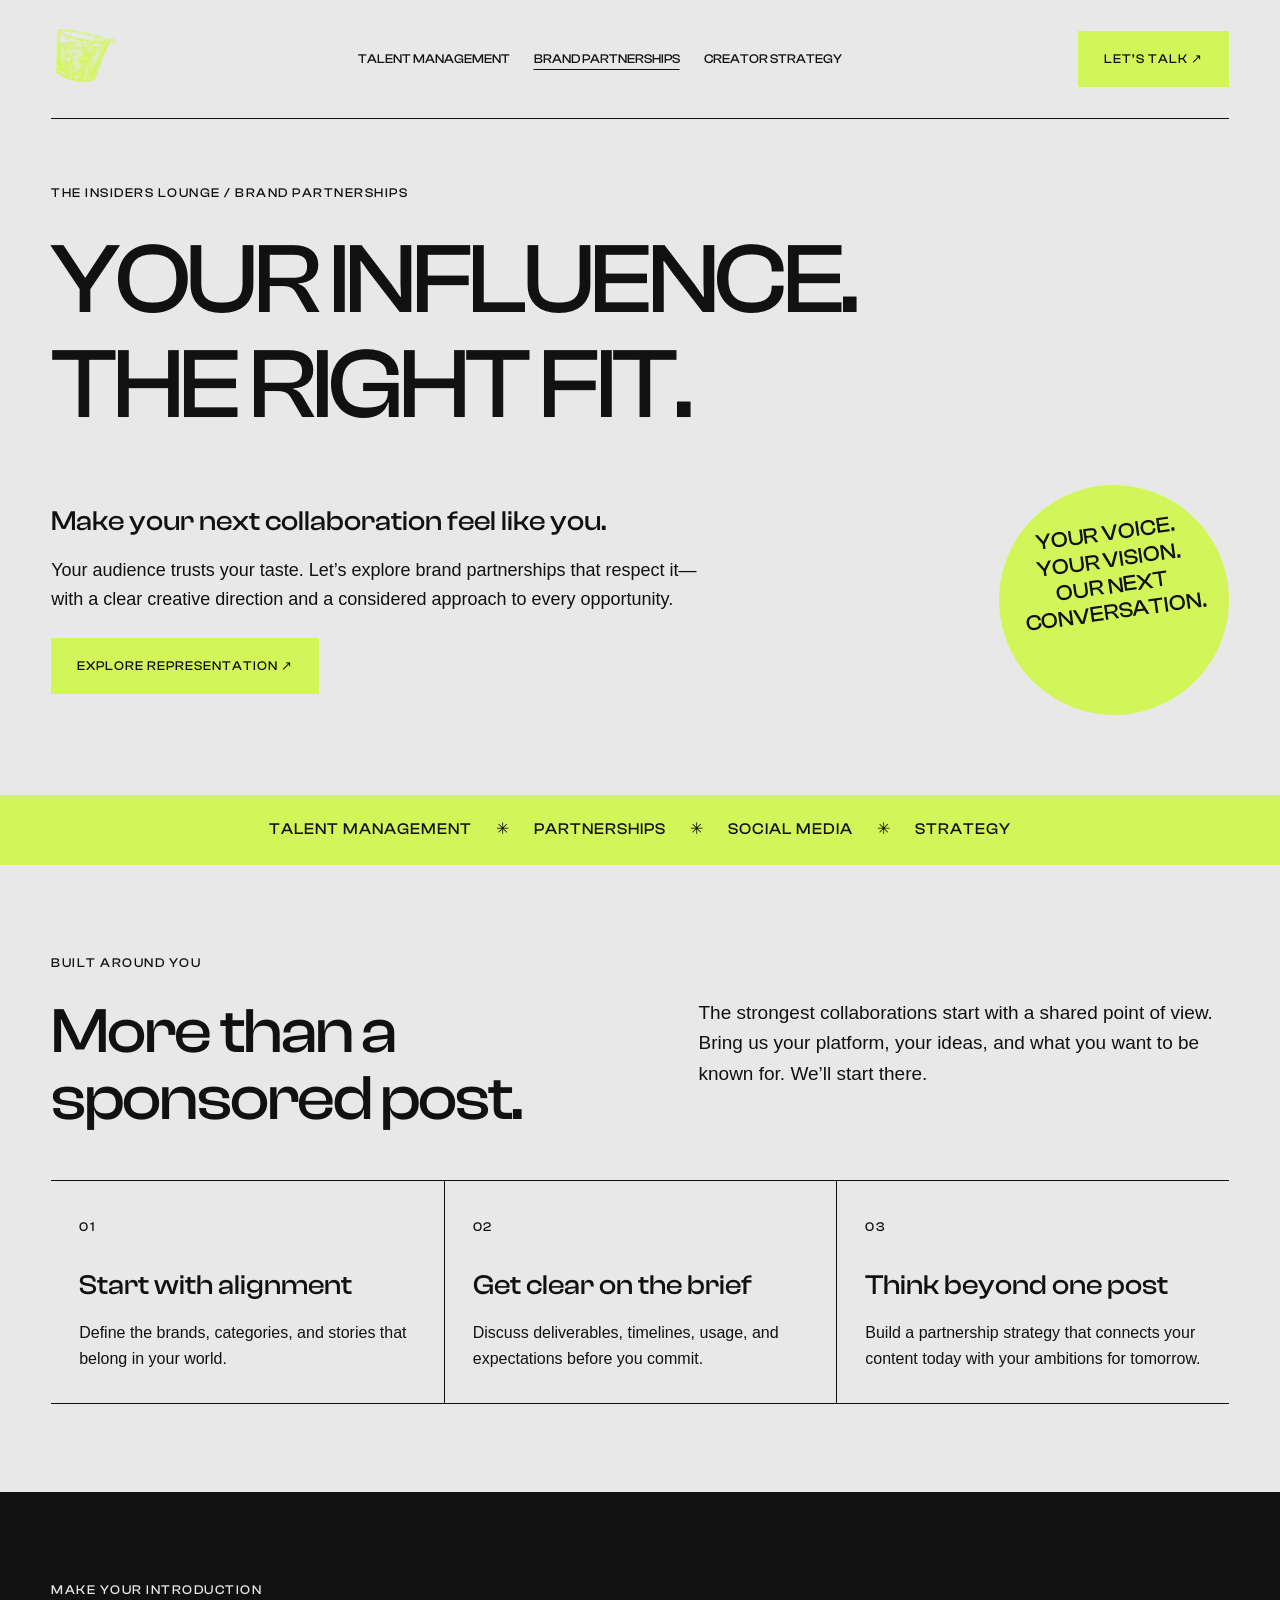
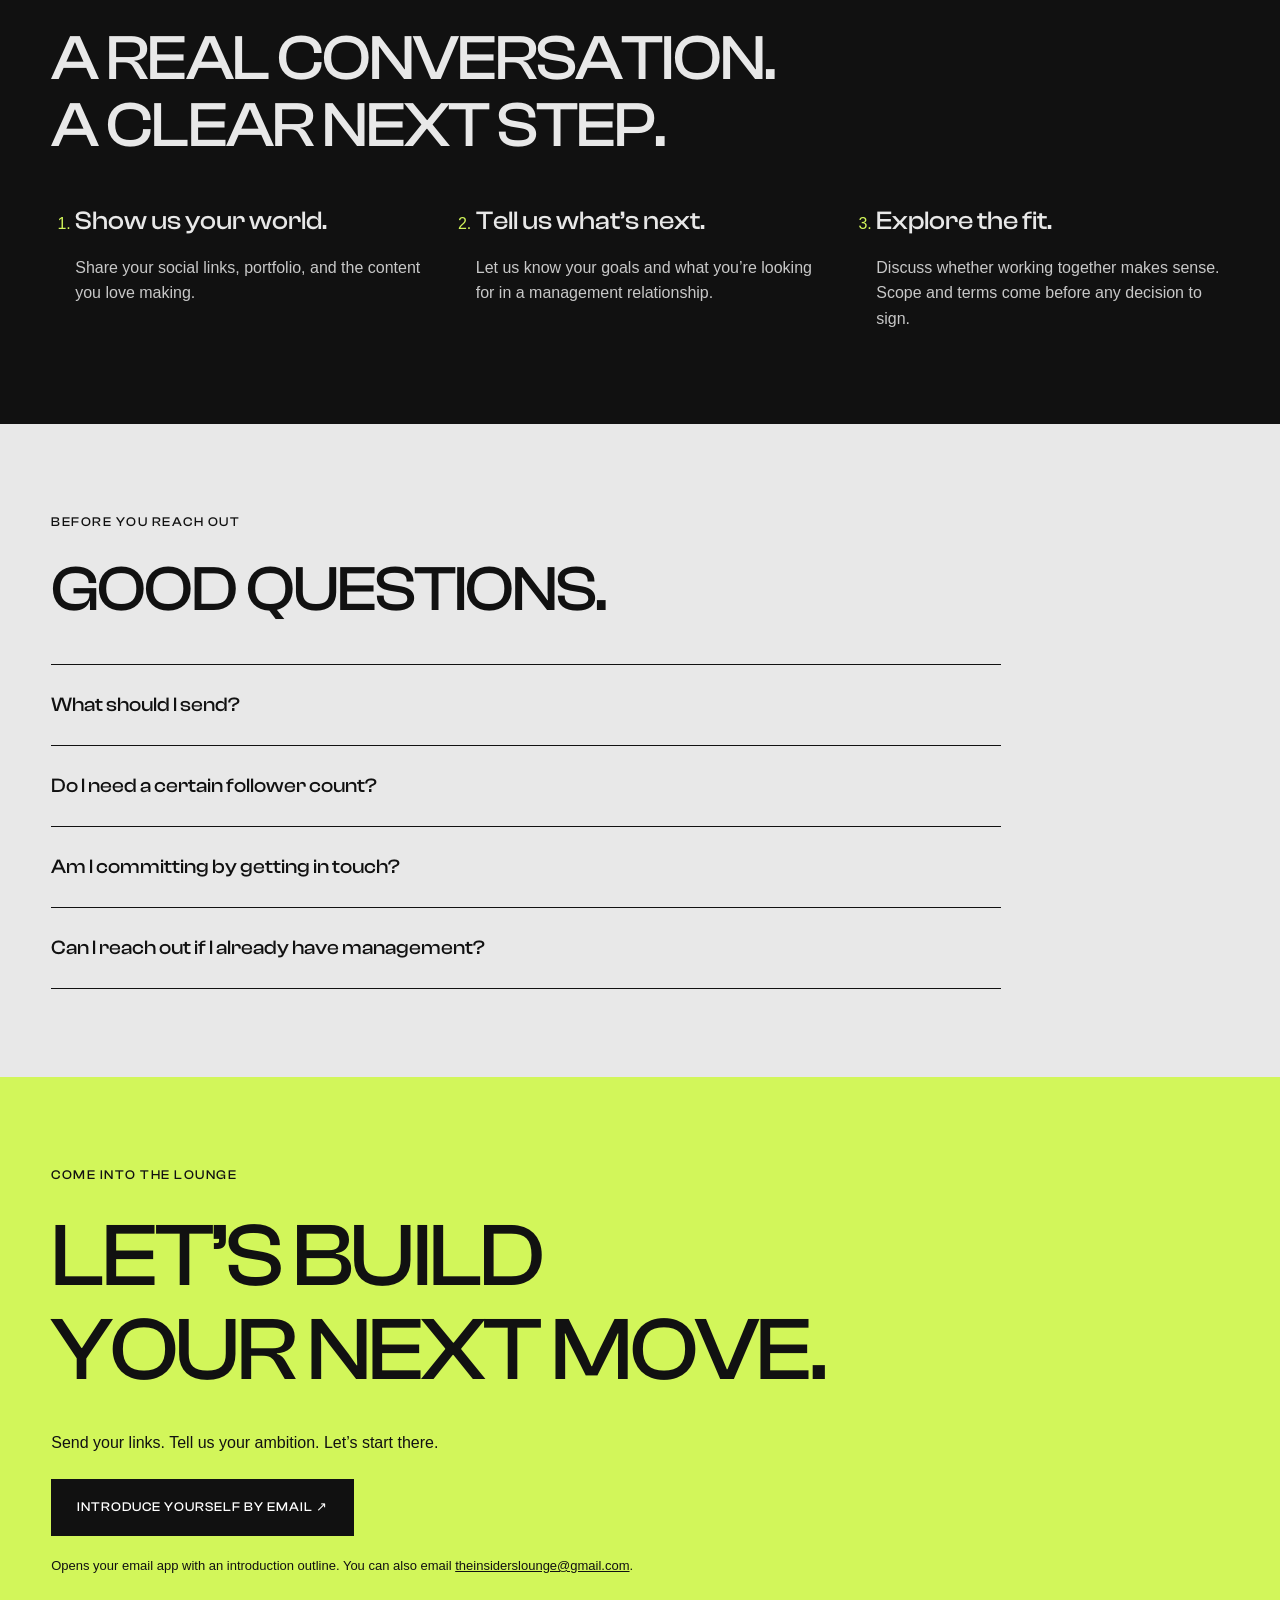
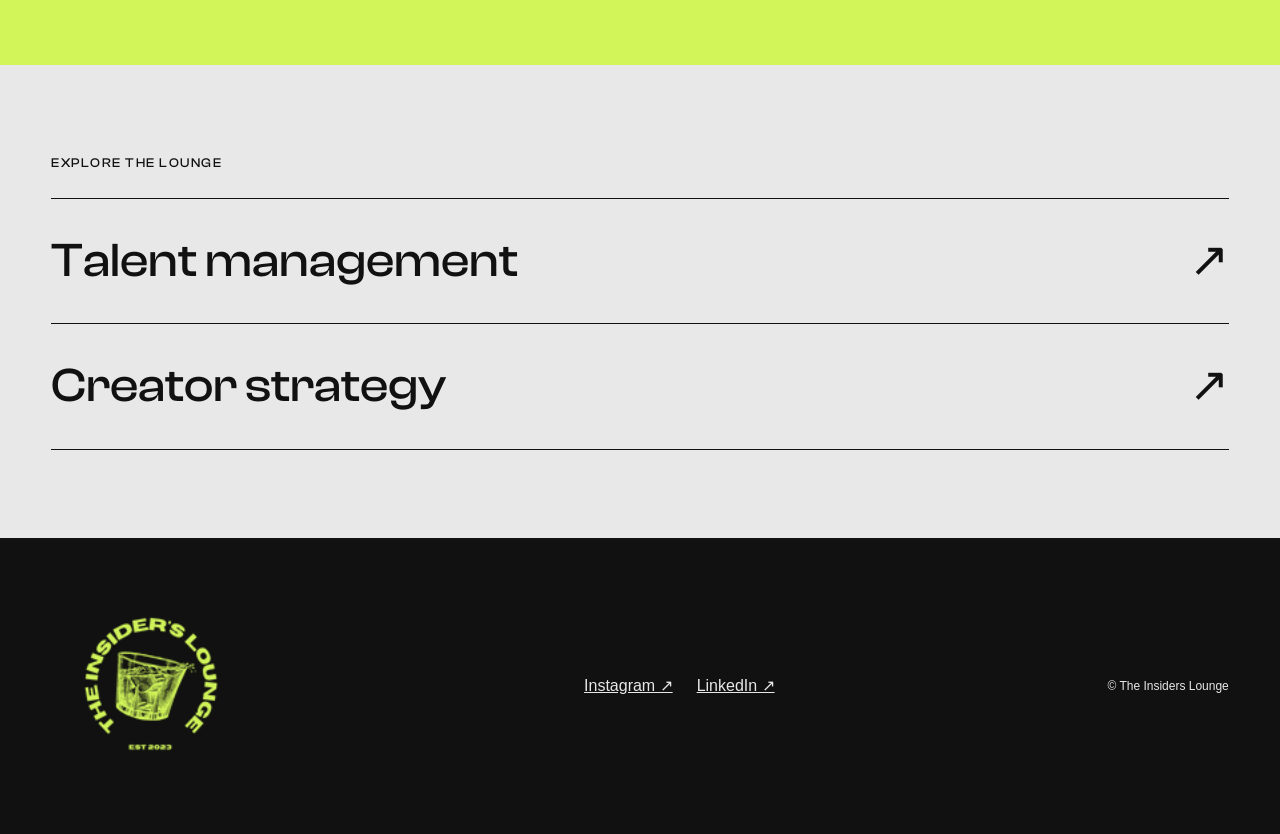
==== brand-partnerships.html @ b9129d24 "Add branded talent recruitment landing pages" ====
<!DOCTYPE html>
<html lang="en"><head>
<meta charset="utf-8"><meta name="viewport" content="width=device-width, initial-scale=1">
<title>Brand partnerships for creators | The Insiders Lounge</title><meta name="description" content="Your audience trusts your taste. Let’s explore brand partnerships that respect it—with a clear creative direction and a considered approach to every opportunity.">
<link rel="canonical" href="https://theinsiderslounge.com/brand-partnerships.html">
<meta property="og:type" content="website"><meta property="og:title" content="Brand partnerships for creators | The Insiders Lounge"><meta property="og:description" content="Your audience trusts your taste. Let’s explore brand partnerships that respect it—with a clear creative direction and a considered approach to every opportunity."><meta property="og:url" content="https://theinsiderslounge.com/brand-partnerships.html"><meta property="og:image" content="https://theinsiderslounge.com/images/og-image.png"><meta name="twitter:card" content="summary_large_image">
<link rel="icon" href="images/favicon.png"><link rel="stylesheet" href="css/normalize.css"><link rel="stylesheet" href="css/webflow.css"><link rel="stylesheet" href="css/terrances-ultra-awesome-site.webflow.css"><link rel="stylesheet" href="css/talent.css">
</head><body class="talent-page">
<a class="talent-skip" href="#main">Skip to content</a>
<header class="talent-header talent-shell"><a href="index.html" aria-label="The Insiders Lounge home"><img src="images/glass.png" width="70" height="70" alt=""></a><nav aria-label="Talent navigation"><a href="talent-management.html">Talent management</a><a href="brand-partnerships.html" aria-current="page">Brand partnerships</a><a href="creator-strategy.html">Creator strategy</a></nav><a class="talent-button" href="#join">Let’s talk ↗</a></header>
<main id="main">
<section class="talent-hero talent-shell"><p class="talent-eyebrow">The Insiders Lounge / Brand partnerships</p><h1>YOUR INFLUENCE.<br>THE RIGHT FIT.</h1><div class="talent-hero-bottom"><div><h2>Make your next collaboration feel like you.</h2><p>Your audience trusts your taste. Let’s explore brand partnerships that respect it—with a clear creative direction and a considered approach to every opportunity.</p><a class="talent-button" href="#join">Explore representation ↗</a></div><div class="talent-stamp" aria-hidden="true">YOUR VOICE.<br>YOUR VISION.<br>OUR NEXT<br>CONVERSATION.<img src="images/icon-star.svg" width="42" height="42" alt=""></div></div></section>
<div class="talent-strip"><span>Talent management</span><span aria-hidden="true">✳</span><span>Partnerships</span><span aria-hidden="true">✳</span><span>Social media</span><span aria-hidden="true">✳</span><span>Strategy</span></div>
<section class="talent-section talent-shell"><p class="talent-eyebrow">Built around you</p><div class="talent-intro"><h2>More than a sponsored post.</h2><p>The strongest collaborations start with a shared point of view. Bring us your platform, your ideas, and what you want to be known for. We’ll start there.</p></div><div class="talent-cards"><article class="talent-card"><span class="talent-eyebrow">01</span><h3>Start with alignment</h3><p>Define the brands, categories, and stories that belong in your world.</p></article><article class="talent-card"><span class="talent-eyebrow">02</span><h3>Get clear on the brief</h3><p>Discuss deliverables, timelines, usage, and expectations before you commit.</p></article><article class="talent-card"><span class="talent-eyebrow">03</span><h3>Think beyond one post</h3><p>Build a partnership strategy that connects your content today with your ambitions for tomorrow.</p></article></div></section>
<section class="talent-dark"><div class="talent-shell talent-section"><p class="talent-eyebrow">Make your introduction</p><h2>A REAL CONVERSATION.<br>A CLEAR NEXT STEP.</h2><ol class="talent-steps"><li><h3>Show us your world.</h3><p>Share your social links, portfolio, and the content you love making.</p></li><li><h3>Tell us what’s next.</h3><p>Let us know your goals and what you’re looking for in a management relationship.</p></li><li><h3>Explore the fit.</h3><p>Discuss whether working together makes sense. Scope and terms come before any decision to sign.</p></li></ol></div></section>
<section class="talent-section talent-shell"><p class="talent-eyebrow">Before you reach out</p><h2>GOOD QUESTIONS.</h2><div class="talent-faq"><details><summary>What should I send?</summary><p>Your name, links to your channels or portfolio, your content focus, and a few lines about what you want to build next.</p></details><details><summary>Do I need a certain follower count?</summary><p>Include your audience size alongside your content and goals. Your introduction gives us the context to discuss fit; this page does not set a follower minimum.</p></details><details><summary>Am I committing by getting in touch?</summary><p>No. An inquiry starts a conversation. Representation requires a separate discussion and agreement on scope and terms.</p></details><details><summary>Can I reach out if I already have management?</summary><p>You can introduce yourself and discuss future goals. Review your current agreement before making any changes to your representation.</p></details></div></section>
<section id="join" class="talent-join"><div class="talent-shell talent-section"><p class="talent-eyebrow">Come into the lounge</p><h2>LET’S BUILD<br>YOUR NEXT MOVE.</h2><p>Send your links. Tell us your ambition. Let’s start there.</p><a class="talent-button talent-button-dark" href="mailto:theinsiderslounge@gmail.com?subject=Talent%20inquiry%20%E2%80%94%20Brand%20partnerships&amp;body=Hi%20The%20Insiders%20Lounge%2C%0A%0AMy%20name%3A%0ASocial%20/%20portfolio%20links%3A%0AMy%20content%20focus%3A%0AWhat%20I%20want%20to%20build%20next%3A%0AThe%20support%20I%20am%20looking%20for%3A%0A%0A">Introduce yourself by email ↗</a><p class="talent-email-note">Opens your email app with an introduction outline. You can also email <a href="mailto:theinsiderslounge@gmail.com">theinsiderslounge@gmail.com</a>.</p></div></section>
<section class="talent-section talent-shell"><p class="talent-eyebrow">Explore the lounge</p><a class="talent-related" href="talent-management.html"><span>Talent management</span><span aria-hidden="true">↗</span></a><a class="talent-related" href="creator-strategy.html"><span>Creator strategy</span><span aria-hidden="true">↗</span></a></section>
</main><footer class="talent-dark"><div class="talent-footer talent-shell"><a href="index.html"><img src="images/white-logo.png" alt="The Insiders Lounge" width="200" loading="lazy"></a><nav aria-label="Social links"><a href="https://www.instagram.com/theinsiderslounge/">Instagram ↗</a><a href="https://www.linkedin.com/company/insiderslounge">LinkedIn ↗</a></nav><p>© The Insiders Lounge</p></div></footer>
</body></html>
---- css/webflow.css ----
@font-face {
  font-family: 'webflow-icons';
  src: url("[data-uri]") format('truetype');
  font-weight: normal;
  font-style: normal;
}
[class^="w-icon-"],
[class*=" w-icon-"] {
  /* use !important to prevent issues with browser extensions that change fonts */
  font-family: 'webflow-icons' !important;
  speak: none;
  font-style: normal;
  font-weight: normal;
  font-variant: normal;
  text-transform: none;
  line-height: 1;
  /* Better Font Rendering =========== */
  -webkit-font-smoothing: antialiased;
  -moz-osx-font-smoothing: grayscale;
}
.w-icon-slider-right:before {
  content: "\e600";
}
.w-icon-slider-left:before {
  content: "\e601";
}
.w-icon-nav-menu:before {
  content: "\e602";
}
.w-icon-arrow-down:before,
.w-icon-dropdown-toggle:before {
  content: "\e603";
}
.w-icon-file-upload-remove:before {
  content: "\e900";
}
.w-icon-file-upload-icon:before {
  content: "\e903";
}
* {
  -webkit-box-sizing: border-box;
  -moz-box-sizing: border-box;
  box-sizing: border-box;
}
html {
  height: 100%;
}
body {
  margin: 0;
  min-height: 100%;
  background-color: #fff;
  font-family: Arial, sans-serif;
  font-size: 14px;
  line-height: 20px;
  color: #333;
}
img {
  max-width: 100%;
  vertical-align: middle;
  display: inline-block;
}
html.w-mod-touch * {
  background-attachment: scroll !important;
}
.w-block {
  display: block;
}
.w-inline-block {
  max-width: 100%;
  display: inline-block;
}
.w-clearfix:before,
.w-clearfix:after {
  content: " ";
  display: table;
  grid-column-start: 1;
  grid-row-start: 1;
  grid-column-end: 2;
  grid-row-end: 2;
}
.w-clearfix:after {
  clear: both;
}
.w-hidden {
  display: none;
}
.w-button {
  display: inline-block;
  padding: 9px 15px;
  background-color: #3898EC;
  color: white;
  border: 0;
  line-height: inherit;
  text-decoration: none;
  cursor: pointer;
  border-radius: 0;
}
input.w-button {
  -webkit-appearance: button;
}
:where(button.w-popover-trigger) {
  background-color: transparent;
  border: 0;
  color: inherit;
  cursor: pointer;
  font: inherit;
  line-height: inherit;
  margin: 0;
  padding: 0;
  text-align: inherit;
  text-decoration: inherit;
}
.w-popover {
  position-anchor: none;
}
.w-popover[popover]:not(:popover-open) {
  display: none;
}
html[data-w-dynpage] [data-w-cloak] {
  color: transparent !important;
}
.w-code-block {
  margin: unset;
}
pre.w-code-block code {
  all: inherit;
}
pre.w-code-block code > span {
  display: block !important;
}
.w-optimization {
  display: contents;
}
.w-webflow-badge,
.w-webflow-badge > img {
  box-sizing: unset;
  width: unset;
  height: unset;
  max-height: unset;
  max-width: unset;
  min-height: unset;
  min-width: unset;
  margin: unset;
  padding: unset;
  float: unset;
  clear: unset;
  border: unset;
  border-radius: unset;
  background: unset;
  background-image: unset;
  background-position: unset;
  background-size: unset;
  background-repeat: unset;
  background-origin: unset;
  background-clip: unset;
  background-attachment: unset;
  background-color: unset;
  box-shadow: unset;
  transform: unset;
  transition: unset;
  direction: unset;
  font-family: unset;
  font-weight: unset;
  color: unset;
  font-size: unset;
  line-height: unset;
  font-style: unset;
  font-variant: unset;
  text-align: unset;
  letter-spacing: unset;
  text-decoration: unset;
  text-indent: unset;
  text-transform: unset;
  list-style-type: unset;
  text-shadow: unset;
  vertical-align: unset;
  cursor: unset;
  white-space: unset;
  word-break: unset;
  word-spacing: unset;
  word-wrap: unset;
}
.w-webflow-badge {
  position: fixed !important;
  display: inline-block !important;
  visibility: visible !important;
  opacity: 1 !important;
  z-index: 2147483647 !important;
  top: auto !important;
  right: 12px !important;
  bottom: 12px !important;
  left: auto !important;
  color: #aaadb0 !important;
  background-color: #fff !important;
  border-radius: 3px !important;
  padding: 6px !important;
  font-size: 12px !important;
  line-height: 14px !important;
  text-decoration: none !important;
  transform: none !important;
  margin: 0 !important;
  width: auto !important;
  height: auto !important;
  overflow: unset !important;
  white-space: nowrap;
  box-shadow: 0 0 0 1px rgba(0, 0, 0, 0.1), 0px 1px 3px rgba(0, 0, 0, 0.1);
  cursor: pointer;
}
.w-webflow-badge > img {
  position: unset;
  display: inline-block !important;
  visibility: unset !important;
  opacity: 1 !important;
  vertical-align: middle !important;
}
h1,
h2,
h3,
h4,
h5,
h6 {
  font-weight: bold;
  margin-bottom: 10px;
}
h1 {
  font-size: 38px;
  line-height: 44px;
  margin-top: 20px;
}
h2 {
  font-size: 32px;
  line-height: 36px;
  margin-top: 20px;
}
h3 {
  font-size: 24px;
  line-height: 30px;
  margin-top: 20px;
}
h4 {
  font-size: 18px;
  line-height: 24px;
  margin-top: 10px;
}
h5 {
  font-size: 14px;
  line-height: 20px;
  margin-top: 10px;
}
h6 {
  font-size: 12px;
  line-height: 18px;
  margin-top: 10px;
}
p {
  margin-top: 0;
  margin-bottom: 10px;
}
blockquote {
  margin: 0 0 10px 0;
  padding: 10px 20px;
  border-left: 5px solid #E2E2E2;
  font-size: 18px;
  line-height: 22px;
}
figure {
  margin: 0;
  margin-bottom: 10px;
}
figcaption {
  margin-top: 5px;
  text-align: center;
}
ul,
ol {
  margin-top: 0px;
  margin-bottom: 10px;
  padding-left: 40px;
}
.w-list-unstyled {
  padding-left: 0;
  list-style: none;
}
.w-embed:before,
.w-embed:after {
  content: " ";
  display: table;
  grid-column-start: 1;
  grid-row-start: 1;
  grid-column-end: 2;
  grid-row-end: 2;
}
.w-embed:after {
  clear: both;
}
.w-video {
  width: 100%;
  position: relative;
  padding: 0;
}
.w-video iframe,
.w-video object,
.w-video embed {
  position: absolute;
  top: 0;
  left: 0;
  width: 100%;
  height: 100%;
  border: none;
}
fieldset {
  padding: 0;
  margin: 0;
  border: 0;
}
button,
[type='button'],
[type='reset'] {
  border: 0;
  cursor: pointer;
  -webkit-appearance: button;
}
.w-form {
  margin: 0 0 15px;
}
.w-form-done {
  display: none;
  padding: 20px;
  text-align: center;
  background-color: #dddddd;
}
.w-form-fail {
  display: none;
  margin-top: 10px;
  padding: 10px;
  background-color: #ffdede;
}
label {
  display: block;
  margin-bottom: 5px;
  font-weight: bold;
}
.w-input,
.w-select {
  display: block;
  width: 100%;
  height: 38px;
  padding: 8px 12px;
  margin-bottom: 10px;
  font-size: 14px;
  line-height: 1.42857143;
  color: #333333;
  vertical-align: middle;
  background-color: #ffffff;
  border: 1px solid #cccccc;
}
.w-input::placeholder,
.w-select::placeholder {
  color: #999;
}
.w-input:focus,
.w-select:focus {
  border-color: #3898EC;
  outline: 0;
}
.w-input[disabled],
.w-select[disabled],
.w-input[readonly],
.w-select[readonly],
fieldset[disabled] .w-input,
fieldset[disabled] .w-select {
  cursor: not-allowed;
}
.w-input[disabled]:not(.w-input-disabled),
.w-select[disabled]:not(.w-input-disabled),
.w-input[readonly],
.w-select[readonly],
fieldset[disabled]:not(.w-input-disabled) .w-input,
fieldset[disabled]:not(.w-input-disabled) .w-select {
  background-color: #eeeeee;
}
textarea.w-input,
textarea.w-select {
  height: auto;
}
.w-select {
  background-color: #f3f3f3;
}
.w-select[multiple] {
  height: auto;
}
.w-form-label {
  display: inline-block;
  cursor: pointer;
  font-weight: normal;
  margin-bottom: 0px;
}
.w-radio {
  display: block;
  margin-bottom: 5px;
  padding-left: 20px;
}
.w-radio:before,
.w-radio:after {
  content: " ";
  display: table;
  grid-column-start: 1;
  grid-row-start: 1;
  grid-column-end: 2;
  grid-row-end: 2;
}
.w-radio:after {
  clear: both;
}
.w-radio-input {
  margin: 4px 0 0;
  line-height: normal;
  float: left;
  margin-left: -20px;
}
.w-radio-input {
  margin-top: 3px;
}
.w-file-upload {
  display: block;
  margin-bottom: 10px;
}
.w-file-upload-input {
  width: 0.1px;
  height: 0.1px;
  opacity: 0;
  overflow: hidden;
  position: absolute;
  z-index: -100;
}
.w-file-upload-default,
.w-file-upload-uploading,
.w-file-upload-success {
  display: inline-block;
  color: #333333;
}
.w-file-upload-error {
  display: block;
  margin-top: 10px;
}
.w-file-upload-default.w-hidden,
.w-file-upload-uploading.w-hidden,
.w-file-upload-error.w-hidden,
.w-file-upload-success.w-hidden {
  display: none;
}
.w-file-upload-uploading-btn {
  display: flex;
  font-size: 14px;
  font-weight: normal;
  cursor: pointer;
  margin: 0;
  padding: 8px 12px;
  border: 1px solid #cccccc;
  background-color: #fafafa;
}
.w-file-upload-file {
  display: flex;
  flex-grow: 1;
  justify-content: space-between;
  margin: 0;
  padding: 8px 9px 8px 11px;
  border: 1px solid #cccccc;
  background-color: #fafafa;
}
.w-file-upload-file-name {
  font-size: 14px;
  font-weight: normal;
  display: block;
}
.w-file-remove-link {
  margin-top: 3px;
  margin-left: 10px;
  width: auto;
  height: auto;
  padding: 3px;
  display: block;
  cursor: pointer;
}
.w-icon-file-upload-remove {
  margin: auto;
  font-size: 10px;
}
.w-file-upload-error-msg {
  display: inline-block;
  color: #ea384c;
  padding: 2px 0;
}
.w-file-upload-info {
  display: inline-block;
  line-height: 38px;
  padding: 0 12px;
}
.w-file-upload-label {
  display: inline-block;
  font-size: 14px;
  font-weight: normal;
  cursor: pointer;
  margin: 0;
  padding: 8px 12px;
  border: 1px solid #cccccc;
  background-color: #fafafa;
}
.w-icon-file-upload-icon,
.w-icon-file-upload-uploading {
  display: inline-block;
  margin-right: 8px;
  width: 20px;
}
.w-icon-file-upload-uploading {
  height: 20px;
}
.w-container {
  margin-left: auto;
  margin-right: auto;
  max-width: 940px;
}
.w-container:before,
.w-container:after {
  content: " ";
  display: table;
  grid-column-start: 1;
  grid-row-start: 1;
  grid-column-end: 2;
  grid-row-end: 2;
}
.w-container:after {
  clear: both;
}
.w-container .w-row {
  margin-left: -10px;
  margin-right: -10px;
}
.w-row:before,
.w-row:after {
  content: " ";
  display: table;
  grid-column-start: 1;
  grid-row-start: 1;
  grid-column-end: 2;
  grid-row-end: 2;
}
.w-row:after {
  clear: both;
}
.w-row .w-row {
  margin-left: 0;
  margin-right: 0;
}
.w-col {
  position: relative;
  float: left;
  width: 100%;
  min-height: 1px;
  padding-left: 10px;
  padding-right: 10px;
}
.w-col .w-col {
  padding-left: 0;
  padding-right: 0;
}
.w-col-1 {
  width: 8.33333333%;
}
.w-col-2 {
  width: 16.66666667%;
}
.w-col-3 {
  width: 25%;
}
.w-col-4 {
  width: 33.33333333%;
}
.w-col-5 {
  width: 41.66666667%;
}
.w-col-6 {
  width: 50%;
}
.w-col-7 {
  width: 58.33333333%;
}
.w-col-8 {
  width: 66.66666667%;
}
.w-col-9 {
  width: 75%;
}
.w-col-10 {
  width: 83.33333333%;
}
.w-col-11 {
  width: 91.66666667%;
}
.w-col-12 {
  width: 100%;
}
.w-hidden-main {
  display: none !important;
}
@media screen and (max-width: 991px) {
  .w-container {
    max-width: 728px;
  }
  .w-hidden-main {
    display: inherit !important;
  }
  .w-hidden-medium {
    display: none !important;
  }
  .w-col-medium-1 {
    width: 8.33333333%;
  }
  .w-col-medium-2 {
    width: 16.66666667%;
  }
  .w-col-medium-3 {
    width: 25%;
  }
  .w-col-medium-4 {
    width: 33.33333333%;
  }
  .w-col-medium-5 {
    width: 41.66666667%;
  }
  .w-col-medium-6 {
    width: 50%;
  }
  .w-col-medium-7 {
    width: 58.33333333%;
  }
  .w-col-medium-8 {
    width: 66.66666667%;
  }
  .w-col-medium-9 {
    width: 75%;
  }
  .w-col-medium-10 {
    width: 83.33333333%;
  }
  .w-col-medium-11 {
    width: 91.66666667%;
  }
  .w-col-medium-12 {
    width: 100%;
  }
  .w-col-stack {
    width: 100%;
    left: auto;
    right: auto;
  }
}
@media screen and (max-width: 767px) {
  .w-hidden-main {
    display: inherit !important;
  }
  .w-hidden-medium {
    display: inherit !important;
  }
  .w-hidden-small {
    display: none !important;
  }
  .w-row,
  .w-container .w-row {
    margin-left: 0;
    margin-right: 0;
  }
  .w-col {
    width: 100%;
    left: auto;
    right: auto;
  }
  .w-col-small-1 {
    width: 8.33333333%;
  }
  .w-col-small-2 {
    width: 16.66666667%;
  }
  .w-col-small-3 {
    width: 25%;
  }
  .w-col-small-4 {
    width: 33.33333333%;
  }
  .w-col-small-5 {
    width: 41.66666667%;
  }
  .w-col-small-6 {
    width: 50%;
  }
  .w-col-small-7 {
    width: 58.33333333%;
  }
  .w-col-small-8 {
    width: 66.66666667%;
  }
  .w-col-small-9 {
    width: 75%;
  }
  .w-col-small-10 {
    width: 83.33333333%;
  }
  .w-col-small-11 {
    width: 91.66666667%;
  }
  .w-col-small-12 {
    width: 100%;
  }
}
@media screen and (max-width: 479px) {
  .w-container {
    max-width: none;
  }
  .w-hidden-main {
    display: inherit !important;
  }
  .w-hidden-medium {
    display: inherit !important;
  }
  .w-hidden-small {
    display: inherit !important;
  }
  .w-hidden-tiny {
    display: none !important;
  }
  .w-col {
    width: 100%;
  }
  .w-col-tiny-1 {
    width: 8.33333333%;
  }
  .w-col-tiny-2 {
    width: 16.66666667%;
  }
  .w-col-tiny-3 {
    width: 25%;
  }
  .w-col-tiny-4 {
    width: 33.33333333%;
  }
  .w-col-tiny-5 {
    width: 41.66666667%;
  }
  .w-col-tiny-6 {
    width: 50%;
  }
  .w-col-tiny-7 {
    width: 58.33333333%;
  }
  .w-col-tiny-8 {
    width: 66.66666667%;
  }
  .w-col-tiny-9 {
    width: 75%;
  }
  .w-col-tiny-10 {
    width: 83.33333333%;
  }
  .w-col-tiny-11 {
    width: 91.66666667%;
  }
  .w-col-tiny-12 {
    width: 100%;
  }
}
.w-widget {
  position: relative;
}
.w-widget-map {
  width: 100%;
  height: 400px;
}
.w-widget-map label {
  width: auto;
  display: inline;
}
.w-widget-map img {
  max-width: inherit;
}
.w-widget-map .gm-style-iw {
  text-align: center;
}
.w-widget-map .gm-style-iw > button {
  display: none !important;
}
.w-widget-twitter {
  overflow: hidden;
}
.w-widget-twitter-count-shim {
  display: inline-block;
  vertical-align: top;
  position: relative;
  width: 28px;
  height: 20px;
  text-align: center;
  background: white;
  border: #758696 solid 1px;
  border-radius: 3px;
}
.w-widget-twitter-count-shim * {
  pointer-events: none;
  user-select: none;
}
.w-widget-twitter-count-shim .w-widget-twitter-count-inner {
  position: relative;
  font-size: 15px;
  line-height: 12px;
  text-align: center;
  color: #999;
  font-family: serif;
}
.w-widget-twitter-count-shim .w-widget-twitter-count-clear {
  position: relative;
  display: block;
}
.w-widget-twitter-count-shim.w--large {
  width: 36px;
  height: 28px;
}
.w-widget-twitter-count-shim.w--large .w-widget-twitter-count-inner {
  font-size: 18px;
  line-height: 18px;
}
.w-widget-twitter-count-shim:not(.w--vertical) {
  margin-left: 5px;
  margin-right: 8px;
}
.w-widget-twitter-count-shim:not(.w--vertical).w--large {
  margin-left: 6px;
}
.w-widget-twitter-count-shim:not(.w--vertical):before,
.w-widget-twitter-count-shim:not(.w--vertical):after {
  top: 50%;
  left: 0;
  border: solid transparent;
  content: ' ';
  height: 0;
  width: 0;
  position: absolute;
  pointer-events: none;
}
.w-widget-twitter-count-shim:not(.w--vertical):before {
  border-color: rgba(117, 134, 150, 0);
  border-right-color: #5d6c7b;
  border-width: 4px;
  margin-left: -9px;
  margin-top: -4px;
}
.w-widget-twitter-count-shim:not(.w--vertical).w--large:before {
  border-width: 5px;
  margin-left: -10px;
  margin-top: -5px;
}
.w-widget-twitter-count-shim:not(.w--vertical):after {
  border-color: rgba(255, 255, 255, 0);
  border-right-color: white;
  border-width: 4px;
  margin-left: -8px;
  margin-top: -4px;
}
.w-widget-twitter-count-shim:not(.w--vertical).w--large:after {
  border-width: 5px;
  margin-left: -9px;
  margin-top: -5px;
}
.w-widget-twitter-count-shim.w--vertical {
  width: 61px;
  height: 33px;
  margin-bottom: 8px;
}
.w-widget-twitter-count-shim.w--vertical:before,
.w-widget-twitter-count-shim.w--vertical:after {
  top: 100%;
  left: 50%;
  border: solid transparent;
  content: ' ';
  height: 0;
  width: 0;
  position: absolute;
  pointer-events: none;
}
.w-widget-twitter-count-shim.w--vertical:before {
  border-color: rgba(117, 134, 150, 0);
  border-top-color: #5d6c7b;
  border-width: 5px;
  margin-left: -5px;
}
.w-widget-twitter-count-shim.w--vertical:after {
  border-color: rgba(255, 255, 255, 0);
  border-top-color: white;
  border-width: 4px;
  margin-left: -4px;
}
.w-widget-twitter-count-shim.w--vertical .w-widget-twitter-count-inner {
  font-size: 18px;
  line-height: 22px;
}
.w-widget-twitter-count-shim.w--vertical.w--large {
  width: 76px;
}
.w-background-video {
  position: relative;
  overflow: hidden;
  height: 500px;
  color: white;
}
.w-background-video > video {
  background-size: cover;
  background-position: 50% 50%;
  position: absolute;
  margin: auto;
  width: 100%;
  height: 100%;
  right: -100%;
  bottom: -100%;
  top: -100%;
  left: -100%;
  object-fit: cover;
  z-index: -100;
}
.w-background-video > video::-webkit-media-controls-start-playback-button {
  display: none !important;
  -webkit-appearance: none;
}
.w-background-video--control {
  position: absolute;
  bottom: 1em;
  right: 1em;
  background-color: transparent;
  padding: 0;
}
.w-background-video--control > [hidden] {
  display: none !important;
}
.w-slider {
  position: relative;
  height: 300px;
  text-align: center;
  background: #dddddd;
  clear: both;
  -webkit-tap-highlight-color: rgba(0, 0, 0, 0);
  tap-highlight-color: rgba(0, 0, 0, 0);
}
.w-slider-mask {
  position: relative;
  display: block;
  overflow: hidden;
  z-index: 1;
  left: 0;
  right: 0;
  height: 100%;
  white-space: nowrap;
}
.w-slide {
  position: relative;
  display: inline-block;
  vertical-align: top;
  width: 100%;
  height: 100%;
  white-space: normal;
  text-align: left;
}
.w-slider-nav {
  position: absolute;
  z-index: 2;
  top: auto;
  right: 0;
  bottom: 0;
  left: 0;
  margin: auto;
  padding-top: 10px;
  height: 40px;
  text-align: center;
  -webkit-tap-highlight-color: rgba(0, 0, 0, 0);
  tap-highlight-color: rgba(0, 0, 0, 0);
}
.w-slider-nav.w-round > div {
  border-radius: 100%;
}
.w-slider-nav.w-num > div {
  width: auto;
  height: auto;
  padding: 0.2em 0.5em;
  font-size: inherit;
  line-height: inherit;
}
.w-slider-nav.w-shadow > div {
  box-shadow: 0 0 3px rgba(51, 51, 51, 0.4);
}
.w-slider-nav-invert {
  color: #fff;
}
.w-slider-nav-invert > div {
  background-color: rgba(34, 34, 34, 0.4);
}
.w-slider-nav-invert > div.w-active {
  background-color: #222;
}
.w-slider-dot {
  position: relative;
  display: inline-block;
  width: 1em;
  height: 1em;
  background-color: rgba(255, 255, 255, 0.4);
  cursor: pointer;
  margin: 0 3px 0.5em;
  transition: background-color 100ms, color 100ms;
}
.w-slider-dot.w-active {
  background-color: #fff;
}
.w-slider-dot:focus {
  outline: none;
  box-shadow: 0px 0px 0px 2px #fff;
}
.w-slider-dot:focus.w-active {
  box-shadow: none;
}
.w-slider-arrow-left,
.w-slider-arrow-right {
  position: absolute;
  width: 80px;
  top: 0;
  right: 0;
  bottom: 0;
  left: 0;
  margin: auto;
  cursor: pointer;
  overflow: hidden;
  color: white;
  font-size: 40px;
  -webkit-tap-highlight-color: rgba(0, 0, 0, 0);
  tap-highlight-color: rgba(0, 0, 0, 0);
  user-select: none;
}
.w-slider-arrow-left [class^='w-icon-'],
.w-slider-arrow-right [class^='w-icon-'],
.w-slider-arrow-left [class*=' w-icon-'],
.w-slider-arrow-right [class*=' w-icon-'] {
  position: absolute;
}
.w-slider-arrow-left:focus,
.w-slider-arrow-right:focus {
  outline: 0;
}
.w-slider-arrow-left {
  z-index: 3;
  right: auto;
}
.w-slider-arrow-right {
  z-index: 4;
  left: auto;
}
.w-icon-slider-left,
.w-icon-slider-right {
  top: 0;
  right: 0;
  bottom: 0;
  left: 0;
  margin: auto;
  width: 1em;
  height: 1em;
}
.w-slider-aria-label {
  border: 0;
  clip: rect(0 0 0 0);
  height: 1px;
  margin: -1px;
  overflow: hidden;
  padding: 0;
  position: absolute;
  width: 1px;
}
.w-slider-force-show {
  display: block !important;
}
.w-dropdown {
  display: inline-block;
  position: relative;
  text-align: left;
  margin-left: auto;
  margin-right: auto;
  z-index: 900;
}
.w-dropdown-btn,
.w-dropdown-toggle,
.w-dropdown-link {
  position: relative;
  vertical-align: top;
  text-decoration: none;
  color: #222222;
  padding: 20px;
  text-align: left;
  margin-left: auto;
  margin-right: auto;
  white-space: nowrap;
}
.w-dropdown-toggle {
  user-select: none;
  display: inline-block;
  cursor: pointer;
  padding-right: 40px;
}
.w-dropdown-toggle:focus {
  outline: 0;
}
.w-icon-dropdown-toggle {
  position: absolute;
  top: 0;
  right: 0;
  bottom: 0;
  margin: auto;
  margin-right: 20px;
  width: 1em;
  height: 1em;
}
.w-dropdown-list {
  position: absolute;
  background: #dddddd;
  display: none;
  min-width: 100%;
}
.w-dropdown-list.w--open {
  display: block;
}
.w-dropdown-link {
  padding: 10px 20px;
  display: block;
  color: #222222;
}
.w-dropdown-link.w--current {
  color: #0082f3;
}
.w-dropdown-link:focus {
  outline: 0;
}
/**
 * ## Note
 * Safari (on both iOS and OS X) does not handle viewport units (vh, vw) well.
 * For example percentage units do not work on descendants of elements that
 * have any dimensions expressed in viewport units. It also doesn’t handle them at
 * all in `calc()`.
 */
/**
 * Wrapper around all lightbox elements
 *
 * 1. Since the lightbox can receive focus, IE also gives it an outline.
 * 2. Fixes flickering on Chrome when a transition is in progress
 *    underneath the lightbox.
 */
.w-lightbox-backdrop {
  cursor: auto;
  font-style: normal;
  letter-spacing: normal;
  list-style: disc;
  text-indent: 0;
  text-shadow: none;
  text-transform: none;
  visibility: visible;
  white-space: normal;
  word-break: normal;
  word-spacing: normal;
  word-wrap: normal;
  position: fixed;
  top: 0;
  right: 0;
  bottom: 0;
  left: 0;
  color: #fff;
  font-family: "Helvetica Neue", Helvetica, Ubuntu, "Segoe UI", Verdana, sans-serif;
  font-size: 17px;
  line-height: 1.2;
  font-weight: 300;
  text-align: center;
  background: rgba(0, 0, 0, 0.9);
  z-index: 2000;
  outline: 0;
  /* 1 */
  opacity: 0;
  -webkit-user-select: none;
  -moz-user-select: none;
  -webkit-tap-highlight-color: transparent;
  -webkit-transform: translate(0, 0);
  /* 2 */
}
/**
 * Neat trick to bind the rubberband effect to our canvas instead of the whole
 * document on iOS. It also prevents a bug that causes the document underneath to scroll.
 */
.w-lightbox-backdrop,
.w-lightbox-container {
  height: 100%;
  overflow: auto;
  -webkit-overflow-scrolling: touch;
}
.w-lightbox-content {
  position: relative;
  height: 100vh;
  overflow: hidden;
}
.w-lightbox-view {
  position: absolute;
  width: 100vw;
  height: 100vh;
  opacity: 0;
}
.w-lightbox-view:before {
  content: "";
  height: 100vh;
}
/* .w-lightbox-content */
.w-lightbox-group,
.w-lightbox-group .w-lightbox-view,
.w-lightbox-group .w-lightbox-view:before {
  height: 86vh;
}
.w-lightbox-frame,
.w-lightbox-view:before {
  display: inline-block;
  vertical-align: middle;
}
/*
 * 1. Remove default margin set by user-agent on the <figure> element.
 */
.w-lightbox-figure {
  position: relative;
  margin: 0;
  /* 1 */
}
.w-lightbox-group .w-lightbox-figure {
  cursor: pointer;
}
/**
 * IE adds image dimensions as width and height attributes on the IMG tag,
 * but we need both width and height to be set to auto to enable scaling.
 */
.w-lightbox-img {
  width: auto;
  height: auto;
  max-width: none;
}
/**
 * 1. Reset if style is set by user on "All Images"
 */
.w-lightbox-image {
  display: block;
  float: none;
  /* 1 */
  max-width: 100vw;
  max-height: 100vh;
}
.w-lightbox-group .w-lightbox-image {
  max-height: 86vh;
}
.w-lightbox-caption {
  position: absolute;
  right: 0;
  bottom: 0;
  left: 0;
  padding: 0.5em 1em;
  background: rgba(0, 0, 0, 0.4);
  text-align: left;
  text-overflow: ellipsis;
  white-space: nowrap;
  overflow: hidden;
}
.w-lightbox-embed {
  position: absolute;
  top: 0;
  right: 0;
  bottom: 0;
  left: 0;
  width: 100%;
  height: 100%;
}
.w-lightbox-control {
  position: absolute;
  top: 0;
  width: 4em;
  background-size: 24px;
  background-repeat: no-repeat;
  background-position: center;
  cursor: pointer;
  -webkit-transition: all 0.3s;
  transition: all 0.3s;
}
.w-lightbox-left {
  display: none;
  bottom: 0;
  left: 0;
  /* <svg xmlns="http://www.w3.org/2000/svg" viewBox="-20 0 24 40" width="24" height="40"><g transform="rotate(45)"><path d="m0 0h5v23h23v5h-28z" opacity=".4"/><path d="m1 1h3v23h23v3h-26z" fill="#fff"/></g></svg> */
  background-image: url("[data-uri]");
}
.w-lightbox-right {
  display: none;
  right: 0;
  bottom: 0;
  /* <svg xmlns="http://www.w3.org/2000/svg" viewBox="-4 0 24 40" width="24" height="40"><g transform="rotate(45)"><path d="m0-0h28v28h-5v-23h-23z" opacity=".4"/><path d="m1 1h26v26h-3v-23h-23z" fill="#fff"/></g></svg> */
  background-image: url("[data-uri]");
}
/*
 * Without specifying the with and height inside the SVG, all versions of IE render the icon too small.
 * The bug does not seem to manifest itself if the elements are tall enough such as the above arrows.
 * (http://stackoverflow.com/questions/16092114/background-size-differs-in-internet-explorer)
 */
.w-lightbox-close {
  right: 0;
  height: 2.6em;
  /* <svg xmlns="http://www.w3.org/2000/svg" viewBox="-4 0 18 17" width="18" height="17"><g transform="rotate(45)"><path d="m0 0h7v-7h5v7h7v5h-7v7h-5v-7h-7z" opacity=".4"/><path d="m1 1h7v-7h3v7h7v3h-7v7h-3v-7h-7z" fill="#fff"/></g></svg> */
  background-image: url("[data-uri]");
  background-size: 18px;
}
/**
 * 1. All IE versions add extra space at the bottom without this.
 */
.w-lightbox-strip {
  position: absolute;
  bottom: 0;
  left: 0;
  right: 0;
  padding: 0 1vh;
  line-height: 0;
  /* 1 */
  white-space: nowrap;
  overflow-x: auto;
  overflow-y: hidden;
}
/*
 * 1. We use content-box to avoid having to do `width: calc(10vh + 2vw)`
 *    which doesn’t work in Safari anyway.
 * 2. Chrome renders images pixelated when switching to GPU. Making sure
 *    the parent is also rendered on the GPU (by setting translate3d for
 *    example) fixes this behavior.
 */
.w-lightbox-item {
  display: inline-block;
  width: 10vh;
  padding: 2vh 1vh;
  box-sizing: content-box;
  /* 1 */
  cursor: pointer;
  -webkit-transform: translate3d(0, 0, 0);
  /* 2 */
}
.w-lightbox-active {
  opacity: 0.3;
}
.w-lightbox-thumbnail {
  position: relative;
  height: 10vh;
  background: #222;
  overflow: hidden;
}
.w-lightbox-thumbnail-image {
  position: absolute;
  top: 0;
  left: 0;
}
.w-lightbox-thumbnail .w-lightbox-tall {
  top: 50%;
  width: 100%;
  -webkit-transform: translate(0, -50%);
  transform: translate(0, -50%);
}
.w-lightbox-thumbnail .w-lightbox-wide {
  left: 50%;
  height: 100%;
  -webkit-transform: translate(-50%, 0);
  transform: translate(-50%, 0);
}
/*
 * Spinner
 *
 * Absolute pixel values are used to avoid rounding errors that would cause
 * the white spinning element to be misaligned with the track.
 */
.w-lightbox-spinner {
  position: absolute;
  top: 50%;
  left: 50%;
  box-sizing: border-box;
  width: 40px;
  height: 40px;
  margin-top: -20px;
  margin-left: -20px;
  border: 5px solid rgba(0, 0, 0, 0.4);
  border-radius: 50%;
  -webkit-animation: spin 0.8s infinite linear;
  animation: spin 0.8s infinite linear;
}
.w-lightbox-spinner:after {
  content: "";
  position: absolute;
  top: -4px;
  right: -4px;
  bottom: -4px;
  left: -4px;
  border: 3px solid transparent;
  border-bottom-color: #fff;
  border-radius: 50%;
}
/*
 * Utility classes
 */
.w-lightbox-hide {
  display: none;
}
.w-lightbox-noscroll {
  overflow: hidden;
}
@media (min-width: 768px) {
  .w-lightbox-content {
    height: 96vh;
    margin-top: 2vh;
  }
  .w-lightbox-view,
  .w-lightbox-view:before {
    height: 96vh;
  }
  /* .w-lightbox-content */
  .w-lightbox-group,
  .w-lightbox-group .w-lightbox-view,
  .w-lightbox-group .w-lightbox-view:before {
    height: 84vh;
  }
  .w-lightbox-image {
    max-width: 96vw;
    max-height: 96vh;
  }
  .w-lightbox-group .w-lightbox-image {
    max-width: 82.3vw;
    max-height: 84vh;
  }
  .w-lightbox-left,
  .w-lightbox-right {
    display: block;
    opacity: 0.5;
  }
  .w-lightbox-close {
    opacity: 0.8;
  }
  .w-lightbox-control:hover {
    opacity: 1;
  }
}
.w-lightbox-inactive,
.w-lightbox-inactive:hover {
  opacity: 0;
}
.w-richtext:before,
.w-richtext:after {
  content: " ";
  display: table;
  grid-column-start: 1;
  grid-row-start: 1;
  grid-column-end: 2;
  grid-row-end: 2;
}
.w-richtext:after {
  clear: both;
}
.w-richtext[contenteditable="true"]:before,
.w-richtext[contenteditable="true"]:after {
  white-space: initial;
}
.w-richtext ol,
.w-richtext ul {
  overflow: hidden;
}
.w-richtext .w-richtext-figure-selected.w-richtext-figure-type-video div:after,
.w-richtext .w-richtext-figure-selected[data-rt-type="video"] div:after {
  outline: 2px solid #2895f7;
}
.w-richtext .w-richtext-figure-selected.w-richtext-figure-type-image div,
.w-richtext .w-richtext-figure-selected[data-rt-type="image"] div {
  outline: 2px solid #2895f7;
}
.w-richtext figure.w-richtext-figure-type-video > div:after,
.w-richtext figure[data-rt-type="video"] > div:after {
  content: '';
  position: absolute;
  display: none;
  left: 0;
  top: 0;
  right: 0;
  bottom: 0;
}
.w-richtext figure {
  position: relative;
  max-width: 60%;
}
.w-richtext figure > div:before {
  cursor: default!important;
}
.w-richtext figure img {
  width: 100%;
}
.w-richtext figure figcaption.w-richtext-figcaption-placeholder {
  opacity: 0.6;
}
.w-richtext figure div {
  /* fix incorrectly sized selection border in the data manager */
  font-size: 0px;
  color: transparent;
}
.w-richtext figure.w-richtext-figure-type-image,
.w-richtext figure[data-rt-type="image"] {
  display: table;
}
.w-richtext figure.w-richtext-figure-type-image > div,
.w-richtext figure[data-rt-type="image"] > div {
  display: inline-block;
}
.w-richtext figure.w-richtext-figure-type-image > figcaption,
.w-richtext figure[data-rt-type="image"] > figcaption {
  display: table-caption;
  caption-side: bottom;
}
.w-richtext figure.w-richtext-figure-type-video,
.w-richtext figure[data-rt-type="video"] {
  width: 60%;
  height: 0;
}
.w-richtext figure.w-richtext-figure-type-video iframe,
.w-richtext figure[data-rt-type="video"] iframe {
  position: absolute;
  top: 0;
  left: 0;
  width: 100%;
  height: 100%;
}
.w-richtext figure.w-richtext-figure-type-video > div,
.w-richtext figure[data-rt-type="video"] > div {
  width: 100%;
}
.w-richtext figure.w-richtext-align-center {
  margin-right: auto;
  margin-left: auto;
  clear: both;
}
.w-richtext figure.w-richtext-align-center.w-richtext-figure-type-image > div,
.w-richtext figure.w-richtext-align-center[data-rt-type="image"] > div {
  max-width: 100%;
}
.w-richtext figure.w-richtext-align-normal {
  clear: both;
}
.w-richtext figure.w-richtext-align-fullwidth {
  width: 100%;
  max-width: 100%;
  text-align: center;
  clear: both;
  display: block;
  margin-right: auto;
  margin-left: auto;
}
.w-richtext figure.w-richtext-align-fullwidth > div {
  display: inline-block;
  /* padding-bottom is used for aspect ratios in video figures
      we want the div to inherit that so hover/selection borders in the designer-canvas
      fit right*/
  padding-bottom: inherit;
}
.w-richtext figure.w-richtext-align-fullwidth > figcaption {
  display: block;
}
.w-richtext figure.w-richtext-align-floatleft {
  float: left;
  margin-right: 15px;
  clear: none;
}
.w-richtext figure.w-richtext-align-floatright {
  float: right;
  margin-left: 15px;
  clear: none;
}
.w-nav {
  position: relative;
  background: #dddddd;
  z-index: 1000;
}
.w-nav:before,
.w-nav:after {
  content: " ";
  display: table;
  grid-column-start: 1;
  grid-row-start: 1;
  grid-column-end: 2;
  grid-row-end: 2;
}
.w-nav:after {
  clear: both;
}
.w-nav-brand {
  position: relative;
  float: left;
  text-decoration: none;
  color: #333333;
}
.w-nav-link {
  position: relative;
  display: inline-block;
  vertical-align: top;
  text-decoration: none;
  color: #222222;
  padding: 20px;
  text-align: left;
  margin-left: auto;
  margin-right: auto;
}
.w-nav-link.w--current {
  color: #0082f3;
}
.w-nav-menu {
  position: relative;
  float: right;
}
[data-nav-menu-open] {
  display: block !important;
  position: absolute;
  top: 100%;
  left: 0;
  right: 0;
  background: #C8C8C8;
  text-align: center;
  overflow: visible;
  min-width: 200px;
}
.w--nav-link-open {
  display: block;
  position: relative;
}
.w-nav-overlay {
  position: absolute;
  overflow: hidden;
  display: none;
  top: 100%;
  left: 0;
  right: 0;
  width: 100%;
}
.w-nav-overlay [data-nav-menu-open] {
  top: 0;
}
.w-nav[data-animation='over-left'] .w-nav-overlay {
  width: auto;
}
.w-nav[data-animation='over-left'] .w-nav-overlay,
.w-nav[data-animation='over-left'] [data-nav-menu-open] {
  right: auto;
  z-index: 1;
  top: 0;
}
.w-nav[data-animation='over-right'] .w-nav-overlay {
  width: auto;
}
.w-nav[data-animation='over-right'] .w-nav-overlay,
.w-nav[data-animation='over-right'] [data-nav-menu-open] {
  left: auto;
  z-index: 1;
  top: 0;
}
.w-nav-button {
  position: relative;
  float: right;
  padding: 18px;
  font-size: 24px;
  display: none;
  cursor: pointer;
  -webkit-tap-highlight-color: rgba(0, 0, 0, 0);
  tap-highlight-color: rgba(0, 0, 0, 0);
  user-select: none;
}
.w-nav-button:focus {
  outline: 0;
}
.w-nav-button.w--open {
  background-color: #C8C8C8;
  color: white;
}
.w-nav[data-collapse='all'] .w-nav-menu {
  display: none;
}
.w-nav[data-collapse='all'] .w-nav-button {
  display: block;
}
.w--nav-dropdown-open {
  display: block;
}
.w--nav-dropdown-toggle-open {
  display: block;
}
.w--nav-dropdown-list-open {
  position: static;
}
/**
 * NOTE: These rules are overridden in site-designer.less to use container queries instead of media queries
 * when the navbar is inside a Frame on the Open Canvas.
 */
@media screen and (max-width: 991px) {
  .w-nav[data-collapse='medium'] .w-nav-menu {
    display: none;
  }
  .w-nav[data-collapse='medium'] .w-nav-button {
    display: block;
  }
}
@media screen and (max-width: 767px) {
  .w-nav[data-collapse='small'] .w-nav-menu {
    display: none;
  }
  .w-nav[data-collapse='small'] .w-nav-button {
    display: block;
  }
  .w-nav-brand {
    padding-left: 10px;
  }
}
@media screen and (max-width: 479px) {
  .w-nav[data-collapse='tiny'] .w-nav-menu {
    display: none;
  }
  .w-nav[data-collapse='tiny'] .w-nav-button {
    display: block;
  }
}
.w-tabs {
  position: relative;
}
.w-tabs:before,
.w-tabs:after {
  content: " ";
  display: table;
  grid-column-start: 1;
  grid-row-start: 1;
  grid-column-end: 2;
  grid-row-end: 2;
}
.w-tabs:after {
  clear: both;
}
.w-tab-menu {
  position: relative;
}
.w-tab-link {
  position: relative;
  display: inline-block;
  vertical-align: top;
  text-decoration: none;
  padding: 9px 30px;
  text-align: left;
  cursor: pointer;
  color: #222222;
  background-color: #dddddd;
}
.w-tab-link.w--current {
  background-color: #C8C8C8;
}
.w-tab-link:focus {
  outline: 0;
}
.w-tab-content {
  position: relative;
  display: block;
  overflow: hidden;
}
.w-tab-pane {
  position: relative;
  display: none;
}
.w--tab-active {
  display: block;
}
@media screen and (max-width: 479px) {
  .w-tab-link {
    display: block;
  }
}
.w-ix-emptyfix:after {
  content: "";
}
@keyframes spin {
  0% {
    transform: rotate(0deg);
  }
  100% {
    transform: rotate(360deg);
  }
}
.w-dyn-empty {
  padding: 10px;
  background-color: #dddddd;
}
.w-dyn-hide {
  display: none !important;
}
.w-dyn-bind-empty {
  display: none !important;
}
.w-condition-invisible {
  display: none !important;
}
.wf-layout-layout {
  display: grid;
}
.w-layout-grid {
  display: grid;
  grid-auto-columns: 1fr;
  grid-template-columns: 1fr 1fr;
  grid-template-rows: auto auto;
  grid-row-gap: 16px;
  grid-column-gap: 16px;
}
---- css/terrances-ultra-awesome-site.webflow.css ----
@font-face {
  font-family: Clash Display;
  src: url('../fonts/clashdisplay-semibold.woff') format("woff");
  font-weight: 600;
  font-style: normal;
  font-display: swap;
}

@font-face {
  font-family: Clash Display;
  src: url('../fonts/clashdisplay-medium.woff') format("woff");
  font-weight: 500;
  font-style: normal;
  font-display: swap;
}

:root {
  --global-colors--link: black;
  --global-colors--link-hover: black;
  --global-colors--background-default: white;
  --global-colors--body-background: #e8e8e8;
  --global--body-font-family: Inter, sans-serif;
  --global-colors--text-default: black;
  --global--body-font-size: 16px;
  --subnav--font-family: "Clash Display", sans-serif;
  --subnav-default--text: var(--global-colors--text-default);
  --subnav--font-size: 13px;
  --subnav--letter-spacing: 1.5px;
  --subnav-default--text-hover: var(--subnav-default--text);
  --subnav-default-inverse--text: var(--global-colors--text-muted-inverse);
  --subnav-default-inverse--text-hover: var(--global-colors--text-inverse);
  --button-text--font-family: "Clash Display", sans-serif;
  --button-default--text: var(--global-colors--text-default);
  --button-text--font-size: 13px;
  --button-text--letter-spacing: 1px;
  --button-default--text-hover: var(--button-default--text);
  --button-default--text-pressed: var(--button-default--text);
  --global--border-width: 1px;
  --global-colors--border-default: black;
  --button--padding-vertical: 1rem;
  --button--padding-horizontal: 1.25rem;
  --button--border-width: var(--global--border-width);
  --button-default--border: var(--global-colors--border-default);
  --button--border-radius: 0px;
  --button-default--background: transparent;
  --button--font-family: "Clash Display", sans-serif;
  --button--font-size: 12px;
  --button--letter-spacing: 1.5px;
  --button-default--border-hover: var(--button-default--border);
  --button-default--background-hover: var(--button-default--background);
  --button-default--border-pressed: var(--button-default--border);
  --button-default--background-pressed: var(--button-default--background);
  --button-primary--border: transparent;
  --button-primary--background: var(--global-colors--background-primary);
  --button-primary--text: var(--global-colors--text-inverse);
  --button-primary--border-hover: transparent;
  --button-primary--background-hover: var(--button-primary--background);
  --button-primary--text-hover: var(--button-primary--text);
  --button-primary--border-pressed: transparent;
  --button-primary--background-pressed: var(--button-primary--background);
  --button-primary--text-pressed: var(--button-primary--text);
  --button-muted--border: transparent;
  --button-muted--background: var(--global-colors--background-muted);
  --button-muted--text: var(--global-colors--text-default);
  --button-muted--border-hover: transparent;
  --button-muted--background-hover: var(--button-muted--background);
  --button-muted--text-hover: var(--button-muted--text);
  --button-muted--border-pressed: transparent;
  --button-muted--background-pressed: var(--button-muted--background);
  --button-muted--text-pressed: var(--button-muted--text);
  --button-secondary--border: transparent;
  --button-secondary--background: var(--global-colors--background-secondary);
  --button-secondary--text: var(--global-colors--text-default);
  --button-secondary--border-hover: transparent;
  --button-secondary--background-hover: var(--button-secondary--background);
  --button-secondary--text-hover: var(--button-secondary--text);
  --button-secondary--border-pressed: transparent;
  --button-secondary--background-pressed: var(--button-secondary--background);
  --button-secondary--text-pressed: var(--button-secondary--text);
  --nav--font-family: "Clash Display", sans-serif;
  --nav-default--text: var(--global-colors--text-default);
  --nav--font-size: 13px;
  --nav--letter-spacing: 1.5px;
  --nav-default--text-hover: var(--nav-default--text);
  --nav-default-inverse--text: var(--global-colors--text-muted-inverse);
  --nav-default-inverse--text-hover: var(--global-colors--text-inverse);
  --text-meta--font-family: "Clash Display", sans-serif;
  --text-meta--text-color: var(--global-colors--text-default);
  --text-meta--font-size: 13px;
  --text-meta--letter-spacing: 1.5px;
  --global--heading-font-family: "Clash Display", sans-serif;
  --global-colors--background-secondary: #d2f65a;
  --global-colors--background-muted: #f8f8f8;
  --card--border-width: var(--global--border-width);
  --card-default--border: var(--global-colors--border-default);
  --card-default--background: transparent;
  --card-default--text: var(--global-colors--text-default);
  --card-secondary--border: transparent;
  --card-secondary--background: var(--global-colors--background-secondary);
  --card-secondary--text: var(--global-colors--text-default);
  --card-primary--border: transparent;
  --card-primary--background: var(--global-colors--background-primary);
  --card-primary--text: var(--global-colors--text-inverse);
  --card-muted--border: transparent;
  --card-muted--background: var(--global-colors--background-muted);
  --card-muted--text: var(--global-colors--text-default);
  --nav--border-width: var(--global--border-width);
  --nav-default--border: var(--global-colors--border-default);
  --nav-default-inverse--border: var(--global-colors--border-inverse);
  --global-colors--text-muted: #000000b3;
  --subnav--border-width: var(--global--border-width);
  --subnav-default--border: var(--global-colors--border-default);
  --subnav-default-inverse--border: var(--global-colors--border-inverse);
  --global-colors--background-primary: black;
  --form--padding-vertical: 1rem;
  --form--padding-horizontal: 1.25rem;
  --form--border-width: 2px;
  --form-default--border: var(--global-colors--border-default);
  --form--border-radius: 0px;
  --form-default--background: var(--global-colors--background-default);
  --form--font-family: var(--global--body-font-family);
  --form-default--text: var(--global-colors--text-default);
  --form--font-size: 16px;
  --form-default--border-focus: var(--global-colors--border-default);
  --form-default--background-focus: var(--global-colors--background-muted);
  --form-default--text-placeholder: var(--global-colors--text-muted);
  --button-text--border-width: var(--global--border-width);
  --button-text-default--border: var(--button-text-default--text);
  --global-colors--text-inverse: white;
  --global-colors--text-secondary: #d2f65a;
  --global-colors--text-muted-inverse: #ffffffb3;
  --global-colors--border-inverse: white;
  --button-text-default--text: var(--global-colors--text-default);
  --button-text-default--text-hover: var(--button-text-default--text);
  --card--border-radius: 0px;
  --navbar-item--font-family: "Clash Display", sans-serif;
  --navbar-item--font-size: 13px;
  --navbar-item--letter-spacing: 1.5px;
  --navbar-item-default--text: var(--global-colors--text-default);
  --navbar-item-default--text-hover: var(--navbar-item-default--text);
  --navbar-item-default--border: var(--global-colors--border-default);
}

.w-checkbox {
  margin-bottom: 5px;
  padding-left: 20px;
  display: block;
}

.w-checkbox:before {
  content: " ";
  grid-area: 1 / 1 / 2 / 2;
  display: table;
}

.w-checkbox:after {
  content: " ";
  clear: both;
  grid-area: 1 / 1 / 2 / 2;
  display: table;
}

.w-checkbox-input {
  float: left;
  margin: 4px 0 0 -20px;
  line-height: normal;
}

.w-checkbox-input--inputType-custom {
  border: 1px solid #ccc;
  border-radius: 2px;
  width: 12px;
  height: 12px;
}

.w-checkbox-input--inputType-custom.w--redirected-checked {
  background-color: #3898ec;
  background-image: url('https://d3e54v103j8qbb.cloudfront.net/static/custom-checkbox-checkmark.589d534424.svg');
  background-position: 50%;
  background-repeat: no-repeat;
  background-size: cover;
  border-color: #3898ec;
}

.w-checkbox-input--inputType-custom.w--redirected-focus {
  box-shadow: 0 0 3px 1px #3898ec;
}

.w-form-formradioinput--inputType-custom {
  border: 1px solid #ccc;
  border-radius: 50%;
  width: 12px;
  height: 12px;
}

.w-form-formradioinput--inputType-custom.w--redirected-focus {
  box-shadow: 0 0 3px 1px #3898ec;
}

.w-form-formradioinput--inputType-custom.w--redirected-checked {
  border-width: 4px;
  border-color: #3898ec;
}

body {
  color: #000;
  font-family: system-ui, -apple-system, BlinkMacSystemFont, Segoe UI, Roboto, Oxygen, Ubuntu, Cantarell, Fira Sans, Droid Sans, Helvetica Neue, sans-serif;
  font-size: 1rem;
  line-height: 1.5;
}

h1 {
  margin-top: 0;
  margin-bottom: 0;
  font-family: Clash Display, sans-serif;
  font-size: 4rem;
  font-weight: 500;
  line-height: 1.1;
}

h2 {
  margin-top: 0;
  margin-bottom: 0;
  font-family: Clash Display, sans-serif;
  font-size: 3rem;
  font-weight: 500;
  line-height: 1.2;
}

h3 {
  margin-top: 0;
  margin-bottom: 0;
  font-family: Clash Display, sans-serif;
  font-size: 2rem;
  font-weight: 500;
  line-height: 1.2;
}

h4 {
  margin-top: 0;
  margin-bottom: 0;
  font-family: Clash Display, sans-serif;
  font-size: 1.5rem;
  font-weight: 500;
  line-height: 1.4;
}

h5 {
  margin-top: 0;
  margin-bottom: 0;
  font-family: Clash Display, sans-serif;
  font-size: 1.25rem;
  font-weight: 500;
  line-height: 1.5;
}

h6 {
  margin-top: 0;
  margin-bottom: 0;
  font-family: Clash Display, sans-serif;
  font-size: 1rem;
  font-weight: 500;
  line-height: 1.5;
}

p {
  margin-bottom: 0;
}

a {
  color: var(--global-colors--link);
}

a:hover {
  color: var(--global-colors--link-hover);
}

ul, ol {
  margin-top: 0;
  margin-bottom: 0;
  padding-left: 1.5rem;
}

li {
  margin-bottom: .25rem;
}

img {
  max-width: 100%;
  display: inline-block;
}

label {
  margin-bottom: .25rem;
  font-weight: 500;
}

blockquote {
  border-left: .25rem solid #e2e2e2;
  margin-bottom: 0;
  padding: 0 1.25rem;
  font-size: 1.25rem;
  line-height: 1.5;
}

figure {
  margin-top: 2rem;
  margin-bottom: 2rem;
}

figcaption {
  text-align: center;
  margin-top: .25rem;
}

.global-styles {
  display: block;
  position: fixed;
  inset: 0% auto auto 0%;
}

.page-padding {
  padding-left: 3rem;
  padding-right: 3rem;
}

.main-wrapper {
  background-color: var(--global-colors--background-default);
  max-width: 112.5rem;
  margin-left: auto;
  margin-right: auto;
  position: relative;
  box-shadow: 0 0 30px #00000008;
}

.utility-component {
  background-color: #fff;
  justify-content: center;
  align-items: center;
  width: 100vw;
  max-width: 100%;
  height: 95vh;
  max-height: 100%;
  padding-left: 1.5rem;
  padding-right: 1.5rem;
  display: flex;
  box-shadow: 0 0 30px #00000008;
}

.padding-medium {
  padding: 2rem;
}

.utility-form-block {
  grid-column-gap: 1rem;
  grid-row-gap: 1rem;
  text-align: center;
  flex-direction: column;
  justify-content: flex-start;
  align-items: stretch;
  width: 100%;
  max-width: 350px;
  display: flex;
}

.utility-form {
  grid-column-gap: 1rem;
  grid-row-gap: 1rem;
  flex-direction: column;
  justify-content: flex-start;
  align-items: stretch;
  display: flex;
}

.margin-tiny {
  margin: .125rem;
}

.margin-xsmall {
  margin: .5rem;
}

.margin-xxsmall {
  margin: .25rem;
}

.margin-small {
  margin: 1rem;
}

.margin-medium {
  margin: 2rem;
}

.margin-large {
  margin: 3rem;
}

.margin-xlarge {
  margin: 4rem;
}

.margin-xxlarge {
  margin: 5rem;
}

.margin-huge {
  margin: 6rem;
}

.margin-xhuge {
  margin: 8rem;
}

.margin-xxhuge {
  margin: 12rem;
}

.margin-top {
  margin-bottom: 0;
  margin-left: 0;
  margin-right: 0;
}

.margin-right {
  margin-top: 0;
  margin-bottom: 0;
  margin-left: 0;
}

.margin-bottom {
  margin-top: 0;
  margin-left: 0;
  margin-right: 0;
}

.margin-left {
  margin-top: 0;
  margin-bottom: 0;
  margin-right: 0;
}

.margin-vertical {
  margin-left: 0;
  margin-right: 0;
}

.margin-horizontal {
  margin-top: 0;
  margin-bottom: 0;
}

.padding-tiny {
  padding: .125rem;
}

.padding-xxsmall {
  padding: .25rem;
}

.padding-xsmall {
  padding: .5rem;
}

.padding-small {
  padding: 1rem;
}

.padding-large {
  padding: 3rem;
}

.padding-xlarge {
  padding: 4rem;
}

.padding-xxlarge {
  padding: 5rem;
}

.padding-huge {
  padding: 6rem;
}

.padding-xhuge {
  padding: 8rem;
}

.padding-xxhuge {
  padding: 10rem;
}

.padding-top {
  padding-bottom: 0;
  padding-left: 0;
  padding-right: 0;
}

.padding-right {
  padding-top: 0;
  padding-bottom: 0;
  padding-left: 0;
}

.padding-bottom {
  padding-top: 0;
  padding-left: 0;
  padding-right: 0;
}

.padding-left {
  padding-top: 0;
  padding-bottom: 0;
  padding-right: 0;
}

.padding-horizontal {
  padding-top: 0;
  padding-bottom: 0;
}

.padding-vertical {
  padding-left: 0;
  padding-right: 0;
}

.body {
  background-color: var(--global-colors--body-background);
  font-family: var(--global--body-font-family);
  color: var(--global-colors--text-default);
  font-size: var(--global--body-font-size);
  padding-top: 2rem;
  padding-left: 2rem;
  padding-right: 2rem;
  font-weight: 400;
  line-height: 150%;
}

.styleguide-menu-toggle {
  display: none;
}

.subnav-item {
  grid-column-gap: 0px;
  grid-row-gap: 0px;
  font-family: var(--subnav--font-family);
  color: var(--subnav-default--text);
  font-size: var(--subnav--font-size);
  letter-spacing: var(--subnav--letter-spacing);
  text-transform: uppercase;
  flex-direction: column;
  margin-bottom: 0;
  padding-left: 0;
  font-weight: 500;
  line-height: 130%;
  text-decoration: none;
  display: flex;
}

.subnav-item:hover {
  color: var(--subnav-default--text-hover);
}

.subnav-item.w--current {
  text-decoration: underline;
}

.subnav-item.inverse {
  color: var(--subnav-default-inverse--text);
}

.subnav-item.inverse:hover {
  color: var(--subnav-default-inverse--text-hover);
}

.button-text {
  font-family: var(--button-text--font-family);
  color: var(--button-default--text);
  font-size: var(--button-text--font-size);
  text-align: center;
  letter-spacing: var(--button-text--letter-spacing);
  text-transform: uppercase;
  justify-content: center;
  align-items: center;
  font-weight: 500;
  line-height: 120%;
  text-decoration: none;
  display: inline-block;
  position: relative;
  overflow: hidden;
  transform: translate(0);
}

.button-text:hover {
  color: var(--button-default--text-hover);
}

.button-text:active {
  color: var(--button-default--text-pressed);
}

.line {
  width: 100%;
  height: var(--global--border-width);
  background-color: var(--global-colors--border-default);
  perspective-origin: 50%;
  transform-origin: 50%;
}

.button {
  padding: var(--button--padding-vertical) var(--button--padding-horizontal);
  border: var(--button--border-width) solid var(--button-default--border);
  border-radius: var(--button--border-radius);
  background-color: var(--button-default--background);
  font-family: var(--button--font-family);
  color: var(--button-default--text);
  font-size: var(--button--font-size);
  text-align: center;
  letter-spacing: var(--button--letter-spacing);
  text-transform: uppercase;
  justify-content: center;
  margin: 0;
  font-weight: 500;
  line-height: 100%;
  text-decoration: none;
  transition: border .3s;
  position: relative;
  overflow: hidden;
}

.button:hover {
  border-color: var(--button-default--border-hover);
  background-color: var(--button-default--background-hover);
  color: var(--button-default--text-hover);
}

.button:active {
  border-color: var(--button-default--border-pressed);
  background-color: var(--button-default--background-pressed);
  color: var(--button-default--text-pressed);
}

.button.primary {
  border-color: var(--button-primary--border);
  background-color: var(--button-primary--background);
  color: var(--button-primary--text);
}

.button.primary:hover {
  border-color: var(--button-primary--border-hover);
  background-color: var(--button-primary--background-hover);
  color: var(--button-primary--text-hover);
}

.button.primary:active {
  border-color: var(--button-primary--border-pressed);
  background-color: var(--button-primary--background-pressed);
  color: var(--button-primary--text-pressed);
}

.button.muted {
  border-color: var(--button-muted--border);
  background-color: var(--button-muted--background);
  color: var(--button-muted--text);
}

.button.muted:hover {
  border-color: var(--button-muted--border-hover);
  background-color: var(--button-muted--background-hover);
  color: var(--button-muted--text-hover);
}

.button.muted:active {
  border-color: var(--button-muted--border-pressed);
  background-color: var(--button-muted--background-pressed);
  color: var(--button-muted--text-pressed);
}

.button.secondary {
  border-color: var(--button-secondary--border);
  background-color: var(--button-secondary--background);
  color: var(--button-secondary--text);
}

.button.secondary:hover {
  border-color: var(--button-secondary--border-hover);
  background-color: var(--button-secondary--background-hover);
  color: var(--button-secondary--text-hover);
}

.button.secondary:active {
  border-color: var(--button-secondary--border-pressed);
  background-color: var(--button-secondary--background-pressed);
  color: var(--button-secondary--text-pressed);
}

.label-link {
  color: #222;
  letter-spacing: 1px;
  text-transform: uppercase;
  white-space: nowrap;
  border: 1px solid #e8e8e8;
  border-radius: 4px;
  align-items: center;
  padding: .4rem .5rem;
  font-size: 13px;
  font-weight: 500;
  line-height: 110%;
  text-decoration: none;
  display: inline-block;
  position: relative;
  overflow: hidden;
}

.nav-item {
  grid-column-gap: 0px;
  grid-row-gap: 0px;
  font-family: var(--nav--font-family);
  color: var(--nav-default--text);
  font-size: var(--nav--font-size);
  letter-spacing: var(--nav--letter-spacing);
  text-transform: uppercase;
  flex-direction: column;
  align-items: flex-start;
  margin-bottom: 0;
  padding-left: 0;
  font-weight: 500;
  line-height: 130%;
  text-decoration: none;
  transition: color .3s;
  display: flex;
}

.nav-item:hover {
  color: var(--nav-default--text-hover);
}

.nav-item.inverse {
  color: var(--nav-default-inverse--text);
}

.nav-item.inverse:hover {
  color: var(--nav-default-inverse--text-hover);
}

.styleguide-navbar {
  grid-column-gap: 1rem;
  grid-row-gap: 1rem;
  grid-template-rows: auto auto;
  grid-template-columns: 1fr 1fr;
  grid-auto-columns: 1fr;
  justify-content: space-between;
  align-items: center;
  display: none;
}

.styleguide-menu-toggle-line._02 {
  margin-top: -1px;
}

.styleguide-menu-toggle-line._03 {
  bottom: 0;
}

.styleguide-navbar-overlay {
  z-index: 10;
  opacity: .5;
  background-color: #222;
  display: none;
  position: fixed;
  inset: 0%;
}

.styleguide-nav-wrapper {
  z-index: 100;
  background-color: #fff;
  border-right: 1px solid #e8e8e8;
  width: 300px;
  padding: 3rem 2.5rem;
  position: fixed;
  inset: 0% auto 0% 0%;
  overflow: scroll;
}

.styleguide-nav {
  grid-column-gap: 1rem;
  grid-row-gap: 1rem;
  flex-direction: column;
  align-items: flex-start;
  padding-left: 0;
  list-style-type: none;
  display: flex;
}

.styleguide-nav-item {
  grid-column-gap: 2px;
  grid-row-gap: 2px;
  font-family: var(--nav--font-family);
  color: var(--nav-default--text);
  font-size: var(--nav--font-size);
  letter-spacing: var(--nav--letter-spacing);
  text-transform: uppercase;
  flex-direction: column;
  font-weight: 500;
  line-height: 150%;
  text-decoration: none;
}

.styleguide-nav-item:hover, .styleguide-nav-item.w--current {
  text-decoration: underline;
}

.form-checkbox {
  flex-direction: row;
  align-items: center;
  margin-bottom: 0;
  padding-left: 0;
  display: flex;
}

.block-quote {
  background-image: url('../images/icon-quote.svg');
  background-position: 0 50px;
  background-repeat: no-repeat;
  background-size: 40px;
  border-left: 1px #000;
  margin-bottom: 0;
  padding: 3rem 0 3rem 3.5rem;
  font-size: 2rem;
  font-weight: 400;
  line-height: 150%;
}

.text-color-default {
  color: var(--global-colors--text-default);
}

.container-default {
  width: 100%;
  max-width: 75rem;
  margin-left: auto;
  margin-right: auto;
}

.text-meta {
  font-family: var(--text-meta--font-family);
  color: var(--text-meta--text-color);
  font-size: var(--text-meta--font-size);
  letter-spacing: var(--text-meta--letter-spacing);
  text-transform: uppercase;
  font-weight: 500;
  line-height: 140%;
  text-decoration: none;
}

.text-size-regular {
  font-size: 1rem;
  line-height: 160%;
}

.form-wrapper {
  margin-bottom: 0;
}

.card-padding {
  padding: 3rem;
}

.card-padding.xlarge {
  padding: 5rem;
}

.card-padding.small {
  padding: 1.5rem 2rem;
}

.card-padding.large {
  padding: 4rem;
}

.heading-medium {
  font-family: var(--global--heading-font-family);
  font-size: 5rem;
  font-weight: 500;
  line-height: 100%;
}

.heading-medium.text-uppercase {
  letter-spacing: 2px;
  font-weight: 600;
}

.form-checkbox-label {
  margin-left: 0;
  font-size: 1rem;
  font-weight: 400;
  line-height: 140%;
}

.form-radio-icon {
  border: 2px solid var(--global-colors--border-default);
  width: 20px;
  height: 20px;
  margin-top: 0;
  margin-left: 0;
  margin-right: .5rem;
}

.form-radio-icon.w--redirected-checked {
  border-width: 7px;
  border-color: #000;
  width: 20px;
  height: 20px;
}

.form-radio-icon.w--redirected-focus {
  width: .875rem;
  height: .875rem;
  box-shadow: none;
}

.nav {
  grid-column-gap: 1rem;
  grid-row-gap: 1rem;
  flex-direction: column;
  align-items: flex-start;
  padding-left: 0;
  list-style-type: none;
  display: flex;
}

.text-rich-text figcaption {
  font-size: .875rem;
}

.text-rich-text ul {
  margin-bottom: .75rem;
}

.text-rich-text strong {
  font-weight: 600;
}

.text-rich-text h5 {
  margin-top: 1.25rem;
  margin-bottom: .75rem;
}

.text-rich-text h3 {
  margin-top: 1.5rem;
  margin-bottom: 1rem;
  font-size: 2rem;
}

.text-rich-text p {
  margin-bottom: 1rem;
}

.text-rich-text h1 {
  margin-top: 2rem;
  margin-bottom: 1.5rem;
  font-size: 4rem;
}

.text-rich-text a, .text-rich-text a:hover {
  text-decoration: underline;
}

.text-rich-text h2 {
  margin-top: 2rem;
  margin-bottom: 1rem;
  font-size: 3rem;
}

.text-rich-text h6 {
  margin-top: 1.25rem;
  margin-bottom: .5rem;
}

.text-rich-text h4 {
  margin-top: 2rem;
  margin-bottom: 1rem;
  font-size: 1.5rem;
}

.text-rich-text blockquote {
  background-image: url('../images/icon-quote.svg');
  background-position: 0 50px;
  background-repeat: no-repeat;
  background-size: 40px;
  border-left: 0 #000;
  margin-top: 0;
  margin-bottom: 0;
  padding: 3rem 0 3rem 4rem;
  font-size: 2rem;
  font-weight: 400;
  line-height: 150%;
}

.styleguide-2-col {
  grid-column-gap: 2rem;
  grid-row-gap: 2rem;
  grid-template-rows: auto;
  grid-template-columns: 1fr 1fr;
  grid-auto-columns: 1fr;
  display: grid;
}

.heading-h3 {
  font-family: var(--global--heading-font-family);
  font-size: 2rem;
  font-weight: 500;
  line-height: 120%;
}

.heading-h3.text-uppercase {
  letter-spacing: 1px;
}

.text-size-xlarge {
  font-size: 1.5rem;
  line-height: 150%;
}

.styleguide-flex {
  grid-column-gap: 1rem;
  align-items: center;
  display: flex;
}

.form-checkbox-icon {
  border: 1px solid #e8e8e8;
  border-radius: 0;
  width: 16px;
  height: 16px;
  margin: 0 .5rem 2px 0;
}

.form-checkbox-icon.w--redirected-checked {
  background-color: #000;
  background-size: 70%;
  border-color: #000;
  border-radius: 0;
  width: 20px;
  height: 20px;
  margin: 0 .5rem 0 0;
}

.form-checkbox-icon.w--redirected-focus {
  width: .875rem;
  height: .875rem;
  box-shadow: none;
  border-color: #000;
  border-radius: .125rem;
  margin: 0 .5rem 0 0;
}

.text-meta-large {
  letter-spacing: 1.5px;
  text-transform: uppercase;
  font-family: Clash Display, sans-serif;
  font-size: 14px;
  font-weight: 500;
  line-height: 130%;
}

.button-inner {
  z-index: 6;
  grid-column-gap: .5rem;
  grid-row-gap: .5rem;
  flex-direction: row;
  justify-content: center;
  align-items: center;
  height: 12px;
  display: flex;
  position: relative;
  overflow: hidden;
}

.styleguide-3-col {
  grid-column-gap: 1.5rem;
  grid-row-gap: 3rem;
  grid-template-rows: auto;
  grid-template-columns: 1fr 1fr 1fr;
  grid-auto-columns: 1fr;
  display: grid;
}

.form-label {
  letter-spacing: 1px;
  text-transform: uppercase;
  margin-bottom: .75rem;
  font-size: 13px;
  font-weight: 500;
  line-height: 120%;
}

.form-field-wrapper {
  margin-bottom: 1.5rem;
}

.icon-1x1-xsmall {
  width: 18px;
  height: 18px;
  line-height: 100%;
}

.text-size-large {
  font-size: 1.25rem;
  line-height: 160%;
}

.form-radio {
  flex-direction: row;
  align-items: center;
  margin-bottom: .5rem;
  padding-left: 0;
  display: flex;
}

.background-color-secondary {
  background-color: var(--global-colors--background-secondary);
}

.icon-1x1-medium {
  width: 28px;
  height: 28px;
  line-height: 100%;
}

.form-message-success {
  background-color: #f2ff93;
  border-radius: 12px;
  padding: 1rem 1.25rem;
}

.background-color-muted {
  background-color: var(--global-colors--background-muted);
}

.card {
  border: var(--card--border-width) solid var(--card-default--border);
  background-color: var(--card-default--background);
  color: var(--card-default--text);
}

.card.secondary {
  border-color: var(--card-secondary--border);
  background-color: var(--card-secondary--background);
  color: var(--card-secondary--text);
}

.card.primary {
  border-color: var(--card-primary--border);
  background-color: var(--card-primary--background);
  color: var(--card-primary--text);
}

.card.muted {
  border-color: var(--card-muted--border);
  background-color: var(--card-muted--background);
  color: var(--card-muted--text);
}

.styleguide-4-col {
  grid-column-gap: 2rem;
  grid-row-gap: 2rem;
  grid-template-rows: auto;
  grid-template-columns: 1fr 1fr 1fr 1fr;
  grid-auto-columns: 1fr;
  display: grid;
}

.nav-item-line {
  width: 0%;
  height: var(--nav--border-width);
  background-color: var(--nav-default--border);
}

.nav-item-line.inverse {
  background-color: var(--nav-default-inverse--border);
}

.icon-1x1-large {
  width: 32px;
  height: 32px;
  line-height: 100%;
}

.styleguide-elements {
  margin-left: 300px;
}

.icon-1x1-default {
  width: 24px;
  height: 24px;
  line-height: 100%;
}

.text-style-italic {
  font-style: italic;
}

.heading-h4 {
  font-family: var(--global--heading-font-family);
  font-size: 1.5rem;
  font-weight: 500;
  line-height: 120%;
}

.heading-h4.text-uppercase {
  letter-spacing: 1px;
}

.heading-small {
  font-family: var(--global--heading-font-family);
  font-size: 4rem;
  font-weight: 500;
  line-height: 110%;
}

.heading-small.text-uppercase {
  letter-spacing: 2px;
  font-weight: 600;
  line-height: 100%;
}

.heading-h2 {
  font-family: var(--global--heading-font-family);
  font-size: 3rem;
  font-weight: 500;
  line-height: 110%;
}

.heading-h2.text-uppercase {
  letter-spacing: 2px;
  font-weight: 600;
}

.button-inner-text {
  justify-content: center;
  align-items: center;
}

.text-color-muted {
  color: var(--global-colors--text-muted);
}

.text-size-medium {
  font-size: 1.125rem;
  line-height: 170%;
}

.text-size-tiny {
  font-size: .75rem;
  line-height: 160%;
}

.subnav-item-line {
  width: 0%;
  height: var(--subnav--border-width);
  background-color: var(--subnav-default--border);
}

.subnav-item-line.inverse {
  background-color: var(--subnav-default-inverse--border);
  color: #fff;
}

.background-color-primary {
  background-color: var(--global-colors--background-primary);
}

.form-input {
  min-height: 4rem;
  padding: var(--form--padding-vertical) var(--form--padding-horizontal);
  border: var(--form--border-width) solid var(--form-default--border);
  border-radius: var(--form--border-radius);
  background-color: var(--form-default--background);
  font-family: var(--form--font-family);
  color: var(--form-default--text);
  font-size: var(--form--font-size);
  margin-bottom: 0;
  line-height: 140%;
  transition: background-color .2s, border .2s;
}

.form-input:active, .form-input:focus {
  border-color: var(--form-default--border-focus);
  background-color: var(--form-default--background-focus);
}

.form-input::placeholder {
  color: var(--form-default--text-placeholder);
}

.form-input.is-text-area {
  min-height: 10rem;
}

.text-size-small {
  font-size: .875rem;
  line-height: 160%;
}

.text-meta-small {
  letter-spacing: 1px;
  text-transform: uppercase;
  font-family: Clash Display, sans-serif;
  font-size: 12px;
  font-weight: 500;
  line-height: 130%;
}

.text-align-center {
  text-align: center;
}

.heading-h6 {
  font-family: var(--global--heading-font-family);
  font-size: 1.125rem;
  font-weight: 500;
  line-height: 130%;
  text-decoration: none;
}

.heading-h6:hover {
  text-decoration: none;
}

.heading-h6.text-uppercase {
  letter-spacing: 1px;
}

.heading-large {
  font-family: var(--global--heading-font-family);
  font-size: 7rem;
  font-weight: 500;
  line-height: 100%;
}

.heading-large.text-uppercase {
  letter-spacing: 4px;
  font-weight: 600;
}

.text-align-left {
  text-align: left;
}

.text-align-right {
  text-align: right;
}

.heading-xlarge {
  font-family: var(--global--heading-font-family);
  font-size: 9rem;
  font-weight: 500;
  line-height: 90%;
}

.heading-xlarge.text-uppercase {
  letter-spacing: 6px;
  font-weight: 600;
}

.form-message-error {
  text-align: center;
  background-color: #f2ff93;
  border-radius: 12px;
  margin-top: 1.5rem;
  padding: 1rem;
}

.icon-1x1-small {
  width: 20px;
  height: 20px;
  line-height: 100%;
}

.heading-h1 {
  font-family: var(--global--heading-font-family);
  font-size: 4rem;
  font-weight: 500;
  line-height: 100%;
}

.heading-h1.text-uppercase {
  letter-spacing: 2px;
  font-weight: 600;
}

.italic {
  font-weight: 400;
}

.section-styleguide {
  grid-column-gap: 4rem;
  grid-row-gap: 4rem;
  flex-direction: column;
  grid-template-rows: auto;
  grid-template-columns: .5fr 1fr;
  grid-auto-columns: 1fr;
  align-items: stretch;
  padding-top: 6rem;
  padding-bottom: 6rem;
  display: flex;
}

.section-styleguide.first {
  padding-top: 0;
}

.section-styleguide.last {
  padding-bottom: 0;
}

.subnav {
  grid-column-gap: 2rem;
  grid-row-gap: 2rem;
  flex-wrap: wrap;
  align-items: flex-start;
  padding-left: 0;
  list-style-type: none;
  display: flex;
}

.subnav.small {
  grid-column-gap: .75rem;
  grid-row-gap: .75rem;
}

.heading-h5 {
  font-family: var(--global--heading-font-family);
  font-size: 1.25rem;
  font-weight: 500;
  line-height: 130%;
}

.heading-h5.text-uppercase {
  letter-spacing: 1px;
}

.form-radio-label {
  font-size: 1rem;
  font-weight: 300;
}

.styleguide-right {
  grid-column-gap: 1.25rem;
  grid-row-gap: 1.25rem;
  grid-template-rows: auto;
  grid-template-columns: 1fr;
  grid-auto-columns: 1fr;
}

.overflow-hidden {
  overflow: hidden;
}

.hide {
  display: none;
}

.max-width-xxlarge {
  width: 100%;
  max-width: 80rem;
}

.max-width-large {
  width: 100%;
  max-width: 40rem;
}

.container-xlarge {
  width: 100%;
  max-width: 100rem;
  margin-left: auto;
  margin-right: auto;
}

.max-width-xxsmall {
  width: 100%;
  max-width: 12rem;
}

.show-mobile-landscape {
  display: none;
}

.align-center {
  margin-left: auto;
  margin-right: auto;
}

.layer {
  justify-content: center;
  align-items: center;
  position: absolute;
  inset: 0%;
}

.container-large {
  width: 100%;
  max-width: 87.5rem;
  margin-left: auto;
  margin-right: auto;
}

.z2 {
  z-index: 2;
  position: relative;
}

.styleguide-classes {
  display: none;
}

.spacing-clean {
  margin: 0;
  padding: 0;
}

.show-tablet {
  display: none;
}

.container-xsmall {
  width: 100%;
  max-width: 37.5rem;
  margin-left: auto;
  margin-right: auto;
}

.container-medium {
  width: 100%;
  max-width: 62.5rem;
  margin-left: auto;
  margin-right: auto;
}

.overflow-scroll {
  overflow: scroll;
}

.max-width-xlarge {
  width: 100%;
  max-width: 62.5rem;
}

.max-width-small {
  width: 100%;
  max-width: 22rem;
}

.overflow-auto {
  overflow: auto;
}

.max-width-full {
  width: 100%;
  max-width: none;
}

.max-width-xsmall {
  width: 100%;
  max-width: 16rem;
}

.z1 {
  z-index: 1;
  position: relative;
}

.max-width-medium {
  width: 100%;
  max-width: 30rem;
}

.container-small {
  width: 100%;
  max-width: 50rem;
  margin-left: auto;
  margin-right: auto;
}

.main-wrapper-2 {
  z-index: 1;
  background-color: #fff;
  border-radius: 1rem;
  max-width: 112.5rem;
  min-height: 93vh;
  margin-left: auto;
  margin-right: auto;
}

.show {
  display: block;
}

.show-mobile-portrait {
  display: none;
}

.button-text-text {
  white-space: nowrap;
}

.button-text-line {
  width: 100%;
  height: var(--button-text--border-width);
  background-color: var(--button-text-default--border);
  margin-top: 2px;
}

.text-uppercase {
  text-transform: uppercase;
}

.mobile-menu-toggle {
  display: none;
}

.navbar-right-button {
  display: flex;
}

.header {
  z-index: 100;
}

.mobile-menu-nav-link {
  grid-column-gap: 1rem;
  grid-row-gap: 1rem;
  justify-content: space-between;
  align-items: center;
  display: flex;
}

.container-xxlarge {
  width: 100%;
  max-width: 112.5rem;
  margin-left: auto;
  margin-right: auto;
}

.navbar {
  z-index: 1000;
}

.navbar-menu {
  z-index: 9999;
  grid-column-gap: 2rem;
  grid-row-gap: 2rem;
  align-items: center;
  display: flex;
}

.navbar-inner {
  z-index: 2;
  grid-column-gap: 1rem;
  grid-row-gap: 1rem;
  grid-template-rows: auto;
  grid-template-columns: 1fr auto;
  grid-auto-columns: 1fr;
  justify-content: space-between;
  align-items: center;
  padding-top: 2rem;
  display: grid;
}

.mobile-menu-toggle-line._03 {
  bottom: 0;
}

.mobile-menu-toggle-line._02 {
  margin-top: -1px;
}

.mobile-menu {
  z-index: 100;
  display: none;
}

.navbar-right {
  grid-column-gap: 2rem;
  grid-row-gap: 2rem;
  justify-content: flex-end;
  align-items: center;
  display: flex;
}

.image-cover {
  object-fit: cover;
  width: 100%;
  height: 100%;
}

.section-home-hero {
  z-index: 1;
}

.home-hero-image-wrapper {
  position: relative;
  overflow: hidden;
  transform: translate(0);
}

.button-line-left {
  background-color: #000;
  width: 20px;
  height: 1px;
}

.button-line-left.primary {
  background-color: #fff;
}

.navbar-menu-item-link {
  grid-column-gap: 0px;
  grid-row-gap: 0px;
  color: #000;
  letter-spacing: 1.5px;
  text-transform: uppercase;
  background-color: #0000;
  align-items: center;
  padding: 0;
  font-family: Clash Display, sans-serif;
  font-size: 13px;
  font-weight: 500;
  line-height: 120%;
  text-decoration: none;
  transition: background-color .3s;
  display: flex;
}

.navbar-menu-item-inner {
  grid-column-gap: 2px;
  grid-row-gap: 2px;
  flex-direction: column;
  position: relative;
}

.navbar-menu-item-line {
  background-color: #000;
  height: 1px;
  position: absolute;
  inset: auto auto -1px 0%;
}

.home-services-grid-left-inner {
  padding-bottom: 7rem;
  position: sticky;
  top: 2rem;
}

.home-services-grid {
  grid-column-gap: 4rem;
  grid-row-gap: 4rem;
  grid-template-rows: auto;
  grid-template-columns: 1fr 1fr;
  grid-auto-columns: 1fr;
  display: grid;
}

.home-services-grid-right {
  grid-column-gap: 1.5rem;
  grid-row-gap: 1.5rem;
  flex-direction: column;
  display: flex;
}

.home-services-card-wrapper {
  border-top: 2rem solid #fff;
  position: sticky;
  top: 0;
}

.home-services-grid-right-inner {
  flex-direction: column;
  margin-top: -2rem;
  display: flex;
}

.section-marquee-secondary {
  background-color: var(--global-colors--background-secondary);
  color: var(--global-colors--text-default);
  overflow: hidden;
}

.marquee-secondary-inner {
  grid-column-gap: .5rem;
  grid-row-gap: .5rem;
  flex-wrap: nowrap;
  justify-content: center;
  align-items: center;
  padding-top: .5rem;
  padding-bottom: .5rem;
  display: flex;
}

.marquee-secondary-text {
  letter-spacing: 1.5px;
  text-transform: uppercase;
  white-space: nowrap;
  font-family: Clash Display, sans-serif;
  font-size: 12px;
  font-weight: 500;
  line-height: 140%;
}

.home-clients-grid {
  grid-column-gap: 4rem;
  grid-row-gap: 4rem;
  grid-template-rows: auto;
  grid-template-columns: .3fr 1fr;
  grid-auto-columns: 1fr;
  align-items: center;
  display: grid;
}

.home-stats-grid {
  grid-column-gap: 4rem;
  grid-row-gap: 4rem;
  grid-template-rows: auto;
  grid-template-columns: 1fr 1fr 1fr 1fr;
  grid-auto-columns: 1fr;
  display: grid;
}

.text-color-secondary {
  color: var(--global-colors--text-secondary);
}

.home-services-about {
  grid-column-gap: 1rem;
  grid-row-gap: 1rem;
  grid-template-rows: auto;
  grid-template-columns: auto 1fr;
  grid-auto-columns: 1fr;
  align-items: center;
  display: none;
}

.home-services-grid-left {
  flex-direction: column;
  justify-content: space-between;
  align-items: flex-start;
  display: flex;
}

.section-marquee {
  overflow: hidden;
  transform: translate(0);
}

.marquee-inner {
  grid-column-gap: 1.5vw;
  grid-row-gap: 1.5vw;
  justify-content: center;
  align-items: center;
  padding-top: 1rem;
  display: flex;
}

.marquee-heading {
  letter-spacing: 2px;
  text-transform: uppercase;
  white-space: nowrap;
  font-family: Clash Display, sans-serif;
  font-size: 3vw;
  font-weight: 500;
  line-height: 100%;
}

.footer-bottom {
  text-align: center;
  justify-content: center;
  align-items: center;
  display: flex;
}

.footer-grid-right-inner {
  grid-column-gap: 6rem;
  grid-row-gap: 6rem;
  grid-template-rows: auto;
  grid-template-columns: 1fr 1fr;
  grid-auto-columns: 1fr;
  display: grid;
}

.footer {
  z-index: 0;
  background-color: var(--global-colors--background-primary);
  color: var(--global-colors--text-inverse);
  margin-top: -1px;
  position: relative;
}

.text-style-link, .text-style-link:hover {
  text-decoration: underline;
}

.text-style-link.inverse {
  color: var(--global-colors--text-inverse);
}

.footer-grid-left {
  flex-direction: column;
  justify-content: space-between;
  align-items: flex-start;
  display: flex;
}

.footer-grid {
  grid-column-gap: 4rem;
  grid-row-gap: 4rem;
  grid-template-rows: auto;
  grid-template-columns: .5fr 1fr;
  grid-auto-columns: 1fr;
  display: grid;
}

.inverse-text-color-muted {
  color: #ffffffb3;
}

.clip {
  overflow: hidden;
}

.section-cta-contact {
  background-color: var(--global-colors--background-primary);
  color: var(--global-colors--text-inverse);
  position: relative;
}

.button-text-2 {
  color: #fff;
  text-align: center;
  letter-spacing: 1.5px;
  text-transform: uppercase;
  justify-content: center;
  align-items: center;
  font-family: Clash Display, sans-serif;
  font-size: 13px;
  font-weight: 500;
  line-height: 120%;
  text-decoration: none;
  display: inline-block;
  position: relative;
  overflow: hidden;
  transform: translate(0);
}

.home-work-grid {
  grid-column-gap: 1rem;
  grid-row-gap: 1rem;
  grid-template-rows: auto;
  grid-template-columns: 1fr 1fr;
  grid-auto-columns: 1fr;
  display: grid;
}

.home-work-link {
  z-index: 10;
  border: 0px solid var(--global-colors--background-secondary);
  transition: border-width .3s;
  position: absolute;
  inset: 0%;
  overflow: hidden;
  transform: translate(0);
}

.home-work-link:hover {
  border: 10px solid #d2f65a;
}

.home-work-category-list {
  grid-column-gap: 1rem;
  grid-row-gap: 1rem;
  justify-content: flex-start;
  display: flex;
}

.banner-circle-image {
  width: 120px;
}

.banner-circle-wrapper {
  z-index: 9999;
  justify-content: flex-end;
  max-width: 112.5rem;
  margin-left: auto;
  margin-right: auto;
  display: flex;
  position: fixed;
  inset: auto 0% 0%;
}

.banner-circle {
  position: absolute;
  bottom: 2rem;
  right: 4rem;
}

.body-styleguide {
  font-family: Inter, sans-serif;
  font-weight: 400;
}

.text-meta-line {
  width: 24px;
  height: var(--global--border-width);
  background-color: var(--global-colors--text-default);
  perspective-origin: 50%;
  transform-origin: 50%;
}

.text-meta-wrapper {
  grid-column-gap: 10px;
  grid-row-gap: 10px;
  align-items: center;
  display: flex;
}

.home-work {
  position: relative;
  overflow: hidden;
}

.home-services-item-heading {
  grid-column-gap: 1rem;
  grid-row-gap: 1rem;
  display: flex;
}

.home-hero-subheading {
  letter-spacing: 1px;
  text-transform: uppercase;
  font-family: Clash Display, sans-serif;
  font-size: 3rem;
  font-weight: 600;
  line-height: 110%;
}

.section-project-hero {
  z-index: 1;
}

.project-services-list {
  grid-column-gap: 1rem;
  grid-row-gap: 1rem;
  justify-content: flex-start;
  align-items: flex-start;
  display: flex;
}

.project-hero-image-wrapper {
  position: relative;
  overflow: hidden;
  transform: translate(0);
}

.project-hero-image {
  object-fit: contain;
  width: 100%;
}

.project-about-item-heading {
  grid-column-gap: 1rem;
  grid-row-gap: 1rem;
  display: flex;
}

.project-about-grid {
  grid-column-gap: 4rem;
  grid-row-gap: 4rem;
  grid-template-rows: auto;
  grid-template-columns: 1fr 1fr;
  grid-auto-columns: 1fr;
  display: grid;
}

.project-about-grid-left {
  flex-direction: column;
  justify-content: space-between;
  align-items: flex-start;
  display: flex;
}

.project-about-grid-right {
  grid-column-gap: 1.5rem;
  grid-row-gap: 1.5rem;
  flex-direction: column;
  display: flex;
}

.project-about-grid-left-inner {
  position: sticky;
  top: 2rem;
}

.project-about-card-wrapper {
  border-top: 2rem solid #fff;
  position: sticky;
  top: 0;
}

.project-image-gallery {
  grid-column-gap: 1rem;
  grid-row-gap: 1rem;
  flex-direction: column;
  grid-template-rows: auto auto;
  grid-template-columns: 1fr 1fr;
  grid-auto-columns: 1fr;
  display: grid;
}

.image-wrapper {
  position: relative;
  overflow: hidden;
  transform: translate(0);
}

.project-pagination-previous-image {
  object-fit: cover;
  width: 60px;
  height: 60px;
}

.project-pagination-next-link {
  display: flex;
}

.project-pagination-previous {
  grid-column-gap: 1rem;
  grid-row-gap: 1rem;
  grid-template-rows: auto;
  grid-template-columns: auto 1fr;
  grid-auto-columns: 1fr;
  align-items: center;
  display: grid;
}

.project-pagination-previous-link {
  display: flex;
}

.project-pagination-grid {
  z-index: 100;
  grid-column-gap: 2rem;
  grid-row-gap: 2rem;
  grid-template-rows: auto;
  grid-template-columns: 1fr auto 1fr;
  grid-auto-columns: 1fr;
  place-items: center;
  display: grid;
}

.project-pagination-previous-image-wrapper {
  overflow: hidden;
}

.project-pagination-next {
  grid-column-gap: 1rem;
  grid-row-gap: 1rem;
  text-align: right;
  grid-template-rows: auto;
  grid-template-columns: 1fr auto;
  grid-auto-columns: 1fr;
  align-items: center;
  padding: .5rem;
  display: grid;
}

.project-pagination-next-image {
  object-fit: cover;
  width: 60px;
  height: 60px;
}

.project-pagination-next-image-wrapper {
  display: block;
  overflow: hidden;
}

.section-project-pagination {
  z-index: 100;
}

.project-pagination-center {
  align-items: center;
  display: flex;
}

.project-meta-grid {
  grid-column-gap: 4rem;
  grid-row-gap: 4rem;
  grid-template-rows: auto;
  grid-template-columns: 1fr 1fr 1fr 1fr;
  grid-auto-columns: 1fr;
  display: grid;
}

.project-about-grid-right-inner {
  flex-direction: column;
  margin-top: -2rem;
  display: flex;
}

.project-heading {
  letter-spacing: 2px;
  text-transform: uppercase;
  font-family: Clash Display, sans-serif;
  font-size: 6rem;
  font-weight: 600;
  line-height: 100%;
}

.project-hero-grid {
  grid-column-gap: 6rem;
  grid-row-gap: 6rem;
  flex-direction: column;
  padding-top: 6rem;
  display: flex;
}

.section-work-heading, .section-work-projects {
  z-index: 1;
}

.div-block {
  padding-bottom: 2rem;
}

.home-project-button-wrapper {
  z-index: 5;
  justify-content: center;
  align-items: center;
  display: flex;
  position: absolute;
  inset: 0%;
}

.view-button {
  z-index: 10;
  background-color: var(--global-colors--background-secondary);
  border: 1px #000;
  border-radius: 50%;
  justify-content: center;
  align-items: center;
  width: 100px;
  height: 100px;
  transition: transform .1s linear;
  display: flex;
}

.view-button-text {
  letter-spacing: 1.5px;
  text-transform: uppercase;
  font-family: Clash Display, sans-serif;
  font-size: 13px;
  font-weight: 500;
  line-height: 140%;
}

.home-project-image-wrapper {
  border-radius: .5rem;
  display: block;
  position: relative;
  overflow: hidden;
  transform: translate(0);
}

.home-project-image, .image-cover-link {
  object-fit: cover;
  width: 100%;
  height: 100%;
}

.contact-hero-grid-right {
  justify-content: center;
  align-items: center;
  display: flex;
}

.contact-hero-grid {
  grid-column-gap: 6rem;
  grid-row-gap: 6rem;
  grid-template-rows: auto;
  grid-template-columns: 1fr 1fr;
  grid-auto-columns: 1fr;
  display: grid;
}

.section-contact-hero {
  z-index: 1;
}

.contact-form-wrapper {
  width: 500px;
  margin-bottom: 0;
}

.section-contact-socials {
  z-index: 1;
  background-color: var(--global-colors--text-secondary);
}

.contact-socials-grid {
  grid-column-gap: 4rem;
  grid-row-gap: 4rem;
  grid-template-rows: auto;
  grid-template-columns: 1fr auto;
  grid-auto-columns: 1fr;
  align-items: center;
  display: grid;
}

.licensing-inner-grid {
  grid-column-gap: 2rem;
  grid-row-gap: 2rem;
  grid-template-rows: auto;
  grid-template-columns: .5fr 1fr;
  grid-auto-columns: 1fr;
  display: grid;
}

.licensing-item {
  grid-column-gap: 1rem;
  grid-row-gap: 1rem;
  flex-direction: column;
  grid-template-rows: auto;
  grid-template-columns: .5fr 1fr;
  grid-auto-columns: 1fr;
  align-items: stretch;
  display: flex;
}

.licensing-inner-right {
  grid-column-gap: .5rem;
  grid-row-gap: .5rem;
  flex-direction: column;
  display: flex;
}

.licensing-item-right {
  grid-column-gap: 2rem;
  grid-row-gap: 2rem;
  flex-direction: column;
  grid-template-rows: auto;
  grid-template-columns: 1fr;
  grid-auto-columns: 1fr;
  display: flex;
}

.licensing-grid {
  grid-column-gap: 4rem;
  grid-row-gap: 4rem;
  flex-direction: column;
  display: flex;
}

.licesing-hero-grid {
  grid-column-gap: 6rem;
  grid-row-gap: 6rem;
  grid-template-rows: auto;
  grid-template-columns: 1fr 1fr;
  grid-auto-columns: 1fr;
  align-items: start;
  display: grid;
}

.section-licensing {
  z-index: 1;
}

.licesing-hero-grid-left {
  position: sticky;
  top: 2rem;
}

.section-404 {
  text-align: center;
  justify-content: center;
  align-items: center;
  min-height: 95vh;
  display: flex;
  position: relative;
  overflow: hidden;
  transform: translate(0);
}

.button-line-right {
  background-color: #000;
  width: 0;
  height: 1px;
}

.button-line-right.primary {
  background-color: #fff;
}

.home-clients-logos {
  overflow: hidden;
}

.home-clients-logos-grid {
  grid-column-gap: 100px;
  grid-row-gap: 100px;
  grid-template-rows: auto;
  grid-template-columns: 1fr 1fr 1fr 1fr 1fr 1fr 1fr;
  grid-auto-columns: 1fr;
  justify-content: flex-start;
  place-items: center;
  display: flex;
}

.home-clients-logos-inner {
  flex: none;
  justify-content: space-between;
  align-items: center;
  width: 1200px;
  display: flex;
}

.home-clients-logo-image {
  filter: grayscale();
  height: 5rem;
}

.work-project-link {
  padding-top: 2rem;
  padding-bottom: 2rem;
  display: block;
  position: relative;
}

.work_link {
  margin-left: 4.4em;
  position: relative;
}

.work-projects-grid {
  grid-column-gap: 1rem;
  grid-row-gap: 2rem;
  grid-template-rows: auto;
  grid-template-columns: 1fr 1fr;
  grid-auto-columns: 1fr;
  display: grid;
}

.work-projects-category-list {
  grid-column-gap: 1rem;
  grid-row-gap: 1rem;
  justify-content: flex-start;
  display: flex;
}

.work-projects-work {
  position: relative;
  overflow: hidden;
}

.work-projects-work-link {
  z-index: 10;
  border: 0 solid #d2f65a;
  transition: border-width .3s;
  position: absolute;
  inset: 0%;
  overflow: hidden;
  transform: translate(0);
}

.work-projects-work-link:hover {
  border: 10px solid #d2f65a;
}

.work-projects-work-button-wrapper {
  z-index: 5;
  justify-content: center;
  align-items: center;
  display: flex;
  position: absolute;
  inset: 0%;
}

.licensing-image-grid {
  grid-column-gap: 1rem;
  grid-row-gap: 1rem;
  grid-template-rows: auto;
  grid-template-columns: 1fr 1fr 1fr 1fr;
  grid-auto-columns: 1fr;
  display: grid;
}

.heading {
  letter-spacing: 0;
  font-size: 10rem;
  font-weight: 600;
  line-height: 1.1;
}

@media screen and (min-width: 1280px) {
  .navbar-menu, .section-home-work {
    display: none;
  }

  .home-clients-logo-image {
    filter: grayscale();
    height: 4rem;
  }

  .heading {
    font-size: 10rem;
  }
}

@media screen and (max-width: 991px) {
  .page-padding {
    padding-left: 2rem;
    padding-right: 2rem;
  }

  .utility-component {
    height: 96vh;
  }

  .padding-medium {
    padding: 1.5rem;
  }

  .margin-medium {
    margin: 1.5rem;
  }

  .margin-large {
    margin: 2.5rem;
  }

  .margin-xlarge {
    margin: 3rem;
  }

  .margin-xxlarge {
    margin: 4rem;
  }

  .margin-huge {
    margin: 5rem;
  }

  .margin-xhuge {
    margin: 6rem;
  }

  .margin-xxhuge {
    margin: 8rem;
  }

  .margin-top {
    margin-bottom: 0;
    margin-left: 0;
    margin-right: 0;
  }

  .margin-right {
    margin-top: 0;
    margin-bottom: 0;
    margin-left: 0;
  }

  .margin-bottom {
    margin-top: 0;
    margin-left: 0;
    margin-right: 0;
  }

  .margin-left {
    margin-top: 0;
    margin-bottom: 0;
    margin-right: 0;
  }

  .margin-vertical {
    margin-left: 0;
    margin-right: 0;
  }

  .margin-horizontal {
    margin-top: 0;
    margin-bottom: 0;
  }

  .padding-large {
    padding: 2.5rem;
  }

  .padding-xlarge {
    padding: 3rem;
  }

  .padding-xxlarge {
    padding: 4rem;
  }

  .padding-huge {
    padding: 5rem;
  }

  .padding-xhuge {
    padding: 6rem;
  }

  .padding-xxhuge {
    padding: 8rem;
  }

  .padding-top {
    padding-bottom: 0;
    padding-left: 0;
    padding-right: 0;
  }

  .padding-right {
    padding-top: 0;
    padding-bottom: 0;
    padding-left: 0;
  }

  .padding-bottom {
    padding-top: 0;
    padding-left: 0;
    padding-right: 0;
  }

  .padding-left {
    padding-top: 0;
    padding-bottom: 0;
    padding-right: 0;
  }

  .padding-horizontal {
    padding-top: 0;
    padding-bottom: 0;
  }

  .padding-vertical {
    padding-left: 0;
    padding-right: 0;
  }

  .body {
    padding-top: 1.5rem;
    padding-left: 1.5rem;
    padding-right: 1.5rem;
  }

  .styleguide-menu-toggle {
    cursor: pointer;
    width: 30px;
    height: 20px;
    display: block;
    position: relative;
  }

  .styleguide-navbar-inner {
    grid-column-gap: 2rem;
    grid-row-gap: 2rem;
    justify-content: space-between;
    align-items: center;
    display: flex;
  }

  .styleguide-navbar {
    z-index: 5;
    background-color: #fff;
    padding-top: 2rem;
    padding-bottom: 2rem;
    display: block;
    position: fixed;
    inset: 0% 0% auto;
  }

  .styleguide-menu-toggle-line {
    transform-origin: 100%;
    background-color: #191919;
    width: 30px;
    height: 1.5px;
    padding-bottom: 0;
    padding-right: 0;
    position: absolute;
    right: 0;
  }

  .styleguide-menu-toggle-line._01 {
    top: 0;
  }

  .styleguide-menu-toggle-line._02 {
    top: 50%;
  }

  .styleguide-nav-wrapper {
    border-left: 1px solid #e8e8e8;
    border-right-style: none;
    border-right-width: 0;
    left: auto;
    right: 0;
    transform: translate(100%);
  }

  .hide-tablet {
    display: none;
  }

  .block-quote {
    background-position: 0 50px;
    background-size: 40px;
    padding-left: 4rem;
  }

  .card-padding, .card-padding.large {
    padding: 2.5rem;
  }

  .heading-medium {
    font-size: 4rem;
  }

  .text-rich-text blockquote {
    background-position: 0 50px;
    background-size: 40px;
    padding-left: 3.5rem;
    font-size: 2rem;
    line-height: 140%;
  }

  .text-size-xlarge {
    font-size: 1.5rem;
  }

  .styleguide-elements {
    margin-left: 0;
    padding-top: 3rem;
  }

  .heading-small {
    font-size: 4rem;
  }

  .heading-h2 {
    font-size: 3rem;
  }

  .form-input {
    width: 100%;
  }

  .heading-large {
    font-size: 5rem;
  }

  .heading-xlarge {
    font-size: 8rem;
  }

  .heading-h1 {
    font-size: 3.5rem;
  }

  .section-styleguide {
    grid-column-gap: 2.5rem;
    grid-template-columns: 1fr;
  }

  .max-width-full-tablet {
    width: 100%;
    max-width: none;
  }

  .show-tablet {
    display: block;
  }

  .main-wrapper-2 {
    min-height: 0;
  }

  .mobile-menu-toggle {
    cursor: pointer;
    width: 30px;
    height: 20px;
    display: block;
    position: relative;
  }

  .mobile-menu-nav-link {
    font-family: var(--nav--font-family);
    color: var(--global-colors--text-inverse);
    font-size: var(--nav--font-size);
    letter-spacing: var(--nav--letter-spacing);
    text-transform: uppercase;
    font-weight: 500;
    text-decoration: none;
  }

  .mobile-menu-nav-link:hover, .mobile-menu-nav-link:active {
    color: var(--global-colors--text-inverse);
  }

  .mobile-menu-nav-link:lang(en) {
    padding-top: 0;
  }

  .navbar-menu {
    display: none;
  }

  .navbar-inner {
    padding-top: 1.5rem;
  }

  .mobile-menu-toggle-line {
    background-color: var(--global-colors--text-default);
    transform-origin: 100%;
    width: 30px;
    height: 1.5px;
    padding-bottom: 0;
    padding-right: 0;
    position: absolute;
    right: 0;
  }

  .mobile-menu-toggle-line._02 {
    top: 50%;
  }

  .mobile-menu-toggle-line._01 {
    top: 0;
  }

  .mobile-menu {
    padding-top: 1rem;
    display: none;
    position: absolute;
    left: 0;
    right: 0;
  }

  .mobile-menu-wrapper {
    background-color: var(--global-colors--background-primary);
    color: var(--global-colors--text-inverse);
    padding: 1.5rem 2rem;
  }

  .mobile-menu-nav {
    grid-column-gap: 1rem;
    grid-row-gap: 1rem;
    flex-direction: column;
    display: flex;
  }

  .navbar-right {
    grid-column-gap: 1.5rem;
    grid-row-gap: 1.5rem;
  }

  .home-services-grid {
    grid-column-gap: 3rem;
    grid-row-gap: 3rem;
  }

  .home-services-card-wrapper {
    border-top-width: 1.5rem;
  }

  .home-services-grid-right-inner {
    margin-top: -1.5rem;
  }

  .home-clients-grid {
    grid-column-gap: 3rem;
    grid-row-gap: 3rem;
    text-align: center;
    grid-template-columns: 1fr;
  }

  .home-stats-grid {
    grid-column-gap: 3rem;
    grid-row-gap: 3rem;
    grid-template-columns: 1fr 1fr;
  }

  .marquee-heading {
    letter-spacing: 2px;
    font-size: 4rem;
  }

  .footer-bottom {
    flex-direction: column-reverse;
  }

  .footer-grid-right-inner {
    grid-column-gap: 2rem;
    grid-row-gap: 2rem;
  }

  .footer-grid {
    grid-column-gap: 3rem;
    grid-row-gap: 3rem;
    grid-template-columns: 1fr;
  }

  .home-work-link {
    cursor: auto;
  }

  .home-work-link:hover {
    border-style: none;
    border-width: 0;
  }

  .banner-circle-image {
    width: 100px;
  }

  .banner-circle {
    bottom: 1rem;
    right: 3rem;
  }

  .home-services-item-heading {
    flex-direction: column;
  }

  .home-hero-subheading {
    font-size: 3vw;
  }

  .project-about-item-heading {
    flex-direction: column;
  }

  .project-about-grid {
    grid-column-gap: 3rem;
    grid-row-gap: 3rem;
  }

  .project-about-card-wrapper {
    border-top-width: 1.5rem;
  }

  .project-pagination-grid {
    grid-column-gap: 1rem;
    grid-row-gap: 1rem;
    grid-template-columns: 1fr 1fr;
  }

  .project-pagination-center {
    display: none;
  }

  .project-meta-grid {
    grid-column-gap: 3rem;
    grid-row-gap: 3rem;
    grid-template-columns: 1fr 1fr;
  }

  .project-about-grid-right-inner {
    margin-top: -1.5rem;
  }

  .project-heading {
    font-size: 7vw;
  }

  .project-hero-grid {
    grid-column-gap: 4rem;
    grid-row-gap: 4rem;
    flex-direction: column-reverse;
    padding-top: 4rem;
    display: flex;
  }

  .view-button {
    display: none;
  }

  .contact-hero-grid {
    grid-column-gap: 3rem;
    grid-row-gap: 3rem;
    grid-template-columns: 1fr;
  }

  .contact-form-wrapper {
    width: 100%;
  }

  .contact-socials-grid {
    grid-column-gap: 1.5rem;
    grid-row-gap: 1.5rem;
    grid-template-columns: 1fr;
  }

  .licensing-item {
    grid-template-columns: 1fr;
  }

  .licesing-hero-grid {
    grid-column-gap: 3rem;
    grid-row-gap: 3rem;
    grid-template-columns: 1fr;
  }

  .section-404 {
    border-radius: 4rem;
    height: auto;
    min-height: 75vw;
    padding: 4rem;
  }

  .home-clients-logos-grid {
    grid-template-rows: auto auto;
    grid-template-columns: 1fr 1fr 1fr 1fr;
    grid-auto-columns: 1fr;
  }

  .work_link {
    margin-left: 5vw;
  }

  .work-projects-work-link {
    cursor: auto;
  }

  .work-projects-work-link:hover {
    border-style: none;
    border-width: 0;
  }

  .heading {
    font-size: 5rem;
  }
}

@media screen and (max-width: 767px) {
  h1 {
    font-size: 2.5rem;
  }

  h2 {
    font-size: 2rem;
  }

  h3 {
    font-size: 1.5rem;
  }

  h4 {
    font-size: 1rem;
  }

  .page-padding {
    padding-left: 1.5rem;
    padding-right: 1.5rem;
  }

  .padding-medium {
    padding: 1.25rem;
  }

  .margin-medium {
    margin: 1.25rem;
  }

  .margin-large {
    margin: 1.5rem;
  }

  .margin-xlarge {
    margin: 2rem;
  }

  .margin-xxlarge {
    margin: 3rem;
  }

  .margin-huge {
    margin: 3.5rem;
  }

  .margin-xhuge {
    margin: 4rem;
  }

  .margin-xxhuge {
    margin: 4.5rem;
  }

  .margin-top {
    margin-bottom: 0;
    margin-left: 0;
    margin-right: 0;
  }

  .margin-right {
    margin-top: 0;
    margin-bottom: 0;
    margin-left: 0;
  }

  .margin-bottom {
    margin-top: 0;
    margin-left: 0;
    margin-right: 0;
  }

  .margin-left {
    margin-top: 0;
    margin-bottom: 0;
    margin-right: 0;
  }

  .margin-vertical {
    margin-left: 0;
    margin-right: 0;
  }

  .margin-horizontal {
    margin-top: 0;
    margin-bottom: 0;
  }

  .padding-large {
    padding: 1.5rem;
  }

  .padding-xlarge {
    padding: 2rem;
  }

  .padding-xxlarge {
    padding: 3rem;
  }

  .padding-huge {
    padding: 3.5rem;
  }

  .padding-xhuge {
    padding: 4rem;
  }

  .padding-xxhuge {
    padding: 4.5rem;
  }

  .padding-top {
    padding-bottom: 0;
    padding-left: 0;
    padding-right: 0;
  }

  .padding-right {
    padding-top: 0;
    padding-bottom: 0;
    padding-left: 0;
  }

  .padding-bottom {
    padding-top: 0;
    padding-left: 0;
    padding-right: 0;
  }

  .padding-left {
    padding-top: 0;
    padding-bottom: 0;
    padding-right: 0;
  }

  .padding-horizontal {
    padding-top: 0;
    padding-bottom: 0;
  }

  .padding-vertical {
    padding-left: 0;
    padding-right: 0;
  }

  .styleguide-menu-toggle {
    cursor: pointer;
    width: 30px;
    height: 20px;
    display: block;
    position: relative;
  }

  .block-quote {
    background-position: 0 32px;
    background-size: 40px;
    padding-top: 2rem;
    padding-bottom: 2rem;
    font-size: 1.5rem;
  }

  .card-padding {
    padding: 2rem;
  }

  .card-padding.xlarge {
    padding: 2.5rem;
  }

  .card-padding.small {
    padding: 1.5rem;
  }

  .card-padding.large {
    padding: 2rem;
  }

  .heading-medium {
    font-size: 3.5rem;
  }

  .text-rich-text blockquote {
    background-position: 0 30px;
    margin-top: 2rem;
    margin-bottom: 2rem;
    padding-top: 2rem;
    padding-bottom: 2rem;
    font-size: 1.5rem;
  }

  .styleguide-2-col {
    grid-template-columns: 1fr 1fr;
  }

  .heading-h3 {
    font-size: 1.75rem;
  }

  .text-size-xlarge {
    font-size: 1.4rem;
  }

  .styleguide-3-col {
    grid-template-columns: 1fr 1fr;
  }

  .form-field-wrapper {
    margin-bottom: 1.5rem;
  }

  .text-size-large {
    font-size: 1.25rem;
  }

  .styleguide-4-col {
    grid-template-columns: 1fr 1fr;
  }

  .heading-h4 {
    font-size: 1.5rem;
  }

  .heading-small {
    font-size: 3.25rem;
  }

  .heading-h2 {
    font-size: 2.5rem;
  }

  .heading-large {
    font-size: 4rem;
  }

  .heading-xlarge {
    font-size: 5rem;
  }

  .heading-h1 {
    font-size: 3rem;
  }

  .section-styleguide {
    padding-top: 4rem;
    padding-bottom: 4rem;
  }

  .hide-mobile-landscape {
    display: none;
  }

  .show-mobile-landscape {
    display: block;
  }

  .max-width-full-mobile-landscape {
    width: 100%;
    max-width: none;
  }

  .mobile-menu-toggle {
    cursor: pointer;
    width: 30px;
    height: 20px;
    display: block;
    position: relative;
  }

  .mobile-menu-nav-link {
    justify-content: space-between;
    align-items: center;
    text-decoration: none;
    display: flex;
  }

  .navbar {
    z-index: 10;
    position: relative;
  }

  .navbar-inner {
    grid-column-gap: .5rem;
    grid-row-gap: .5rem;
  }

  .mobile-menu {
    z-index: 5;
  }

  .navbar-right {
    grid-column-gap: .75rem;
    grid-row-gap: .75rem;
  }

  .navbar-menu-item-link {
    padding-left: .5rem;
    padding-right: .5rem;
  }

  .home-services-grid-left-inner {
    padding-bottom: 4rem;
    position: static;
  }

  .home-services-grid {
    grid-column-gap: 3rem;
    grid-row-gap: 3rem;
    grid-template-columns: 1fr;
  }

  .home-clients-grid {
    grid-template-columns: 1fr;
  }

  .home-stats-grid {
    grid-column-gap: 2rem;
    grid-row-gap: 2rem;
  }

  .marquee-inner {
    grid-column-gap: 1.5rem;
    grid-row-gap: 1.5rem;
  }

  .marquee-heading {
    font-size: 3rem;
  }

  .footer-bottom {
    grid-column-gap: .5rem;
    grid-row-gap: .5rem;
  }

  .footer-grid-right-inner {
    grid-template-columns: 1fr 1fr;
  }

  .footer-grid {
    grid-column-gap: 2rem;
    grid-row-gap: 2rem;
  }

  .home-work-grid {
    grid-column-gap: 2rem;
    grid-row-gap: 2rem;
    grid-template-columns: 1fr;
  }

  .banner-circle-image {
    width: 90px;
  }

  .banner-circle {
    right: 2.5rem;
  }

  .home-hero-subheading {
    font-size: 3.5vw;
  }

  .project-about-grid {
    grid-column-gap: 3rem;
    grid-row-gap: 3rem;
    grid-template-columns: 1fr;
  }

  .project-about-grid-left-inner {
    position: static;
  }

  .project-meta-grid {
    grid-column-gap: 2rem;
    grid-row-gap: 2rem;
  }

  .project-heading {
    font-size: 8vw;
  }

  .project-hero-grid {
    grid-column-gap: 3rem;
    grid-row-gap: 3rem;
    padding-top: 3rem;
  }

  .home-project-image-wrapper {
    height: 55vw;
  }

  .contact-hero-grid {
    grid-column-gap: 2.5rem;
    grid-row-gap: 2.5rem;
  }

  .contact-socials-grid {
    grid-column-gap: 1rem;
    grid-row-gap: 1rem;
  }

  .licensing-grid {
    grid-column-gap: 3rem;
    grid-row-gap: 3rem;
  }

  .licesing-hero-grid {
    grid-column-gap: 2.5rem;
    grid-row-gap: 2.5rem;
  }

  .section-404 {
    border-radius: 3rem;
    padding: 3rem;
  }

  .home-clients-logos-grid {
    grid-column-gap: 80px;
    grid-row-gap: 80px;
  }

  .home-clients-logos-inner {
    width: 800px;
  }

  .work-projects-grid {
    grid-column-gap: 2rem;
    grid-row-gap: 2rem;
    grid-template-columns: 1fr;
  }

  .heading {
    font-size: 4rem;
  }
}

@media screen and (max-width: 479px) {
  .utility-component {
    height: 97vh;
  }

  .margin-top {
    margin-bottom: 0;
    margin-left: 0;
    margin-right: 0;
  }

  .margin-right {
    margin-top: 0;
    margin-bottom: 0;
    margin-left: 0;
  }

  .margin-bottom {
    margin-top: 0;
    margin-left: 0;
    margin-right: 0;
  }

  .margin-left {
    margin-top: 0;
    margin-bottom: 0;
    margin-right: 0;
  }

  .margin-vertical {
    margin-left: 0;
    margin-right: 0;
  }

  .margin-horizontal {
    margin-top: 0;
    margin-bottom: 0;
  }

  .padding-top {
    padding-bottom: 0;
    padding-left: 0;
    padding-right: 0;
  }

  .padding-right {
    padding-top: 0;
    padding-bottom: 0;
    padding-left: 0;
  }

  .padding-bottom {
    padding-top: 0;
    padding-left: 0;
    padding-right: 0;
  }

  .padding-left {
    padding-top: 0;
    padding-bottom: 0;
    padding-right: 0;
  }

  .padding-horizontal {
    padding-top: 0;
    padding-bottom: 0;
  }

  .padding-vertical {
    padding-left: 0;
    padding-right: 0;
  }

  .body {
    padding-top: 1rem;
    padding-left: 1rem;
    padding-right: 1rem;
  }

  .block-quote {
    background-position: 0 20px;
    background-size: 30px;
    padding-top: 4rem;
    padding-left: 0;
  }

  .text-meta {
    font-size: 13px;
  }

  .card-padding {
    padding: 1.25rem 1.5rem;
  }

  .card-padding.xlarge {
    padding: 2rem 2.25rem;
  }

  .card-padding.small {
    padding: 1rem 1.25rem;
  }

  .card-padding.large {
    padding: 1.75rem 2rem;
  }

  .heading-medium {
    font-size: 3rem;
  }

  .text-rich-text blockquote {
    background-position: 0 10px;
    padding-top: 4rem;
    padding-left: 0;
    font-size: 1.75rem;
  }

  .styleguide-2-col {
    grid-template-columns: 1fr;
  }

  .text-meta-large {
    font-size: 14px;
  }

  .styleguide-4-col {
    grid-template-columns: 1fr;
  }

  .heading-small {
    font-size: 2.5rem;
  }

  .heading-h2 {
    font-size: 2.25rem;
  }

  .text-size-medium {
    font-size: 1.125rem;
  }

  .heading-large {
    font-size: 3.5rem;
  }

  .heading-xlarge {
    font-size: 4rem;
  }

  .heading-h1 {
    font-size: 2.5rem;
  }

  .section-styleguide {
    padding-top: 3rem;
    padding-bottom: 3rem;
  }

  .subnav {
    grid-column-gap: .75rem;
    grid-row-gap: .75rem;
  }

  .hide-mobile-portrait {
    display: none;
  }

  .max-width-full-mobile-portrait {
    width: 100%;
    max-width: none;
  }

  .show-mobile-portrait {
    display: block;
  }

  .navbar-right-button {
    display: none;
  }

  .navbar-inner {
    grid-column-gap: 1rem;
    grid-row-gap: 1rem;
  }

  .mobile-menu {
    display: none;
  }

  .mobile-menu-wrapper {
    padding: 1.5rem;
  }

  .navbar-right {
    grid-column-gap: .5rem;
    grid-row-gap: .5rem;
  }

  .home-hero-image-wrapper {
    height: 60vw;
  }

  .home-services-grid-left-inner {
    padding-bottom: 3rem;
  }

  .home-services-grid-right {
    grid-column-gap: 1rem;
    grid-row-gap: 1rem;
  }

  .home-clients-grid {
    grid-column-gap: 2rem;
    grid-row-gap: 2rem;
  }

  .home-stats-grid {
    grid-column-gap: 1.5rem;
    grid-row-gap: 1.5rem;
  }

  .home-services-about {
    flex-flow: column;
    justify-content: flex-start;
    align-items: flex-start;
    display: flex;
  }

  .marquee-inner {
    grid-column-gap: 1rem;
    grid-row-gap: 1rem;
  }

  .marquee-heading {
    font-size: 2.5rem;
  }

  .footer-bottom {
    text-align: center;
  }

  .footer-grid-right-inner {
    grid-column-gap: 3rem;
    grid-row-gap: 3rem;
    grid-template-columns: 1fr;
  }

  .banner-circle-image {
    width: 80px;
  }

  .banner-circle {
    right: 2.25rem;
  }

  .project-about-grid-right {
    grid-column-gap: 1rem;
    grid-row-gap: 1rem;
  }

  .project-image-gallery {
    grid-template-columns: 1fr;
  }

  .project-pagination-previous {
    text-align: center;
    grid-template-columns: 1fr;
  }

  .project-pagination-grid {
    grid-template-columns: 1fr;
  }

  .project-pagination-previous-image-wrapper {
    display: none;
  }

  .project-pagination-next {
    text-align: center;
    grid-template-columns: 1fr;
  }

  .project-pagination-next-image-wrapper {
    display: none;
  }

  .project-meta-grid {
    grid-template-columns: 1fr;
  }

  .project-hero-grid {
    grid-column-gap: 2.5rem;
    grid-row-gap: 2.5rem;
  }

  .licensing-inner-grid {
    grid-column-gap: 2rem;
    grid-row-gap: 1rem;
    grid-template-rows: auto auto;
    grid-template-columns: 1fr;
  }

  .licensing-grid {
    grid-column-gap: 2rem;
    grid-row-gap: 2rem;
  }

  .section-404 {
    border-radius: 2rem;
    padding: 2.5rem;
  }

  .home-clients-logos-grid {
    grid-template-columns: 1fr 1fr;
  }

  .home-clients-logo-image {
    height: 3.5rem;
  }

  .heading {
    width: 100%;
    font-size: 2rem;
  }
}

#w-node-_5cbea69e-73fa-1ac2-1626-da44c9d7907d-5000dfe1, #w-node-c7c30ac9-a76a-ef1e-f999-fa0ba59f3af6-5000dfe1, #w-node-_779629dc-bfaf-6424-a7f0-1d7bec454c9d-5000dfe1, #w-node-c2128974-b55c-8b1c-b238-6f13ce8cc9da-5000dfe1, #w-node-c2128974-b55c-8b1c-b238-6f13ce8cc9db-5000dfe1, #w-node-c2128974-b55c-8b1c-b238-6f13ce8cc9dd-5000dfe1, #w-node-aa8f88c0-fdd1-f7cd-df6c-703be68b2c6e-5000dfe1, #w-node-aa8f88c0-fdd1-f7cd-df6c-703be68b2c6f-5000dfe1, #w-node-aa8f88c0-fdd1-f7cd-df6c-703be68b2c71-5000dfe1, #w-node-_81eab615-7c28-10a6-b95f-bbd718efa8c7-5000dfe1, #w-node-_81eab615-7c28-10a6-b95f-bbd718efa8c8-5000dfe1, #w-node-_81eab615-7c28-10a6-b95f-bbd718efa8ca-5000dfe1, #w-node-_7f8826d2-de24-5da6-42e4-1f6da0b31e01-5000dfe1, #w-node-e11ec9ac-f011-2543-803d-8e68dc68d178-5000dfe1, #w-node-e11ec9ac-f011-2543-803d-8e68dc68d17a-5000dfe1, #w-node-d9c9ab67-8e86-f109-6dc0-dc7d3fc48d59-3fc48d54, #w-node-d9c9ab67-8e86-f109-6dc0-dc7d3fc48d5c-3fc48d54, #w-node-d9c9ab67-8e86-f109-6dc0-dc7d3fc48d5d-3fc48d54, #w-node-d9c9ab67-8e86-f109-6dc0-dc7d3fc48d5e-3fc48d54, #w-node-d9c9ab67-8e86-f109-6dc0-dc7d3fc48d75-3fc48d54 {
  grid-area: span 1 / span 1 / span 1 / span 1;
}

#w-node-a26b06a4-2c02-bc86-9274-74360e531fd7-0e531fd2 {
  grid-area: span 1 / span 1 / span 1 / span 1;
  place-self: center start;
}

#w-node-a26b06a4-2c02-bc86-9274-74360e531fdb-0e531fd2 {
  grid-area: span 1 / span 1 / span 1 / span 1;
  place-self: center end;
}

#w-node-cff61bd8-8a41-ab62-6e9f-dc83ca41c6f2-5000dfe4, #w-node-_59a7880c-d25b-f405-ea56-877d93e334c4-5000dfe4, #w-node-cff61bd8-8a41-ab62-6e9f-dc83ca41c6fc-5000dfe4, #w-node-d95f6a31-d6b5-38ed-2308-05eb4d841350-5000dfe4, #w-node-a3d42a22-f85a-3070-62c4-a7f9b089bd31-5000dfe7, #w-node-_2341b6be-dca2-6806-7fc5-f79f9b955473-5000dfe7, #w-node-a3d42a22-f85a-3070-62c4-a7f9b089bd3a-5000dfe7, #w-node-_1424490b-2460-e222-dddb-4eb8011dd265-5000dfe7, #w-node-_4facc9a8-a809-1bef-3094-56a385055585-5000dfe7, #w-node-a291b8c7-42a7-2d63-fd0d-6c52699e83f7-5000dfe8, #w-node-a291b8c7-42a7-2d63-fd0d-6c52699e83f8-5000dfe8, #w-node-a291b8c7-42a7-2d63-fd0d-6c52699e83fa-5000dfe8, #w-node-a291b8c7-42a7-2d63-fd0d-6c52699e8403-5000dfe8, #w-node-a291b8c7-42a7-2d63-fd0d-6c52699e8404-5000dfe8, #w-node-a291b8c7-42a7-2d63-fd0d-6c52699e8406-5000dfe8, #w-node-a291b8c7-42a7-2d63-fd0d-6c52699e840f-5000dfe8, #w-node-a291b8c7-42a7-2d63-fd0d-6c52699e8410-5000dfe8, #w-node-a291b8c7-42a7-2d63-fd0d-6c52699e8412-5000dfe8, #w-node-a291b8c7-42a7-2d63-fd0d-6c52699e841b-5000dfe8, #w-node-a291b8c7-42a7-2d63-fd0d-6c52699e841c-5000dfe8, #w-node-a291b8c7-42a7-2d63-fd0d-6c52699e841e-5000dfe8, #w-node-a291b8c7-42a7-2d63-fd0d-6c52699e844e-5000dfe8, #w-node-a291b8c7-42a7-2d63-fd0d-6c52699e8450-5000dfe8 {
  grid-area: span 1 / span 1 / span 1 / span 1;
}

#w-node-be53a79d-69a3-0c7f-ec78-3e012f84617f-5000dfe8 {
  grid-area: span 1 / span 1 / span 1 / span 1;
  place-self: stretch start;
}

#w-node-be53a79d-69a3-0c7f-ec78-3e012f846180-5000dfe8 {
  grid-area: span 1 / span 1 / span 1 / span 1;
}

#w-node-be53a79d-69a3-0c7f-ec78-3e012f84618d-5000dfe8 {
  grid-area: span 1 / span 1 / span 1 / span 1;
  place-self: stretch end;
}

#w-node-be53a79d-69a3-0c7f-ec78-3e012f846195-5000dfe8, #w-node-d090a44f-42ca-7472-e203-ee4d4792cc54-5000dfea, #w-node-_345c4d47-6ca4-cd9a-a222-af3bc5afa1ab-5000dfea, #w-node-f35a781b-f4d3-e2bf-c98e-46821d02b789-5000dfea, #w-node-_345c4d47-6ca4-cd9a-a222-af3bc5afa1bc-5000dfea, #w-node-_345c4d47-6ca4-cd9a-a222-af3bc5afa1c4-5000dfea, #w-node-_345c4d47-6ca4-cd9a-a222-af3bc5afa1d4-5000dfea {
  grid-area: span 1 / span 1 / span 1 / span 1;
}

@media screen and (max-width: 479px) {
  #w-node-be53a79d-69a3-0c7f-ec78-3e012f84617f-5000dfe8, #w-node-be53a79d-69a3-0c7f-ec78-3e012f84618d-5000dfe8 {
    justify-self: center;
  }
}


@font-face {
  font-family: 'Clash Display';
  src: url('../fonts/clashdisplay-semibold.woff') format('woff');
  font-weight: 600;
  font-style: normal;
  font-display: swap;
}
@font-face {
  font-family: 'Clash Display';
  src: url('../fonts/clashdisplay-medium.woff') format('woff');
  font-weight: 500;
  font-style: normal;
  font-display: swap;
}
---- css/talent.css ----
.talent-page{background:#e8e8e8;color:#111;font-family:Arial,sans-serif;line-height:1.6;margin:0}.talent-page *{box-sizing:border-box}.talent-page h1,.talent-page h2,.talent-page h3,.talent-eyebrow,.talent-button,.talent-header nav,.talent-related,.talent-stamp{font-family:'Clash Display',sans-serif;font-weight:500}.talent-page h1,.talent-page h2,.talent-page h3{margin:0;line-height:1.05}.talent-page p{margin:0 0 24px}.talent-shell{width:min(1440px,92%);margin-inline:auto}.talent-header{display:flex;gap:24px;align-items:center;justify-content:space-between;padding-block:24px;border-bottom:1px solid #111}.talent-header img{object-fit:contain}.talent-header nav{display:flex;gap:24px;font-size:13px;text-transform:uppercase}.talent-page a{color:inherit}.talent-header nav a{text-decoration:none}.talent-header nav a[aria-current]{text-decoration:underline;text-underline-offset:6px}.talent-button{display:inline-flex;align-items:center;justify-content:center;background:#d2f65a;color:#111;padding:18px 26px;text-decoration:none;text-transform:uppercase;font-size:13px;letter-spacing:1px;min-height:48px}.talent-button:hover{background:#c1e348}.talent-page a:focus-visible,.talent-page summary:focus-visible{outline:3px solid #545bdb;outline-offset:5px}.talent-hero{padding-block:64px 80px}.talent-eyebrow{font-size:13px;letter-spacing:1.5px;text-transform:uppercase}.talent-hero h1{font-size:clamp(48px,7.8vw,116px);letter-spacing:-.045em;overflow-wrap:break-word}.talent-hero-bottom{display:flex;justify-content:space-between;align-items:center;gap:48px;margin-top:48px}.talent-hero-bottom>div:first-child{max-width:650px}.talent-hero h2{font-size:28px;margin-bottom:20px}.talent-hero p:not(.talent-eyebrow){font-size:18px}.talent-stamp{background:#d2f65a;border-radius:50%;width:230px;height:230px;flex-shrink:0;display:flex;flex-direction:column;align-items:center;justify-content:center;text-align:center;line-height:1.2;font-size:22px;transform:rotate(-8deg)}.talent-stamp img{margin-top:12px}.talent-strip{display:flex;flex-wrap:wrap;justify-content:center;gap:24px;background:#d2f65a;padding:22px;font-family:'Clash Display',sans-serif;text-transform:uppercase;letter-spacing:1px}.talent-section{padding-block:88px}.talent-section h2,.talent-join h2{font-size:clamp(36px,5vw,72px);letter-spacing:-.03em}.talent-intro{display:grid;grid-template-columns:1.1fr 1fr;gap:64px;align-items:start;margin-bottom:48px}.talent-intro p{font-size:19px;max-width:560px}.talent-cards{display:grid;grid-template-columns:repeat(3,1fr);border-top:1px solid}.talent-card{padding:32px 28px;border-bottom:1px solid}.talent-card+.talent-card{border-left:1px solid}.talent-card h3{font-size:28px;margin:32px 0 20px}.talent-card p{margin:0}.talent-dark{background:#111;color:#e8e8e8}.talent-steps{display:grid;grid-template-columns:repeat(3,1fr);gap:48px;padding-left:24px;margin:48px 0 0}.talent-steps li::marker{color:#d2f65a}.talent-steps h3{font-size:26px;margin-bottom:20px}.talent-steps p{color:#c8c8c8;margin:0}.talent-faq{margin-top:40px;max-width:950px}.talent-faq details{border-top:1px solid;padding:24px 0}.talent-faq details:last-child{border-bottom:1px solid}.talent-faq summary{cursor:pointer;font-size:20px;font-family:'Clash Display',sans-serif}.talent-faq p{margin:20px 0 0;max-width:760px}.talent-join{background:#d2f65a;scroll-margin-top:24px}.talent-join h2{font-size:clamp(48px,7vw,100px);margin-bottom:32px}.talent-button-dark{background:#111;color:#fff!important}.talent-button-dark:hover{background:#333}.talent-email-note{font-size:13px;margin:20px 0 0!important;max-width:600px;overflow-wrap:anywhere}.talent-related{display:flex;justify-content:space-between;border-top:1px solid;padding:24px 0;font-size:clamp(24px,4vw,48px);text-decoration:none}.talent-related:last-child{border-bottom:1px solid}.talent-related:hover{padding-inline:12px}.talent-footer{padding-block:48px;display:flex;align-items:center;justify-content:space-between;gap:32px}.talent-footer nav{display:flex;gap:24px}.talent-footer p{margin:0;font-size:12px}.talent-skip{position:absolute;left:16px;top:-100px;background:#d2f65a;padding:16px;z-index:10}.talent-skip:focus{top:16px}
@media(max-width:900px){.talent-header{flex-wrap:wrap}.talent-header nav{order:3;width:100%;flex-wrap:wrap;gap:16px}.talent-intro{gap:32px}.talent-card{padding:24px 18px}.talent-stamp{width:180px;height:180px;font-size:18px}.talent-footer{flex-wrap:wrap}}
@media(max-width:600px){.talent-header{gap:16px;padding-block:16px}.talent-header img{width:52px;height:52px}.talent-header nav{font-size:11px;gap:12px}.talent-hero{padding-block:40px 48px}.talent-hero h1{font-size:clamp(40px,10vw,60px)}.talent-hero-bottom{flex-direction:column;align-items:flex-start;gap:32px;margin-top:32px}.talent-stamp{align-self:flex-end}.talent-strip{gap:12px;font-size:12px}.talent-section{padding-block:56px}.talent-intro,.talent-cards,.talent-steps{grid-template-columns:1fr;gap:24px}.talent-card+.talent-card{border-left:0}.talent-card{padding:24px 0}.talent-cards{gap:0}.talent-card h3{margin-top:20px}.talent-steps{gap:32px}.talent-footer{flex-direction:column;align-items:flex-start}.talent-join h2{font-size:48px}.talent-page .talent-button{max-width:100%}}
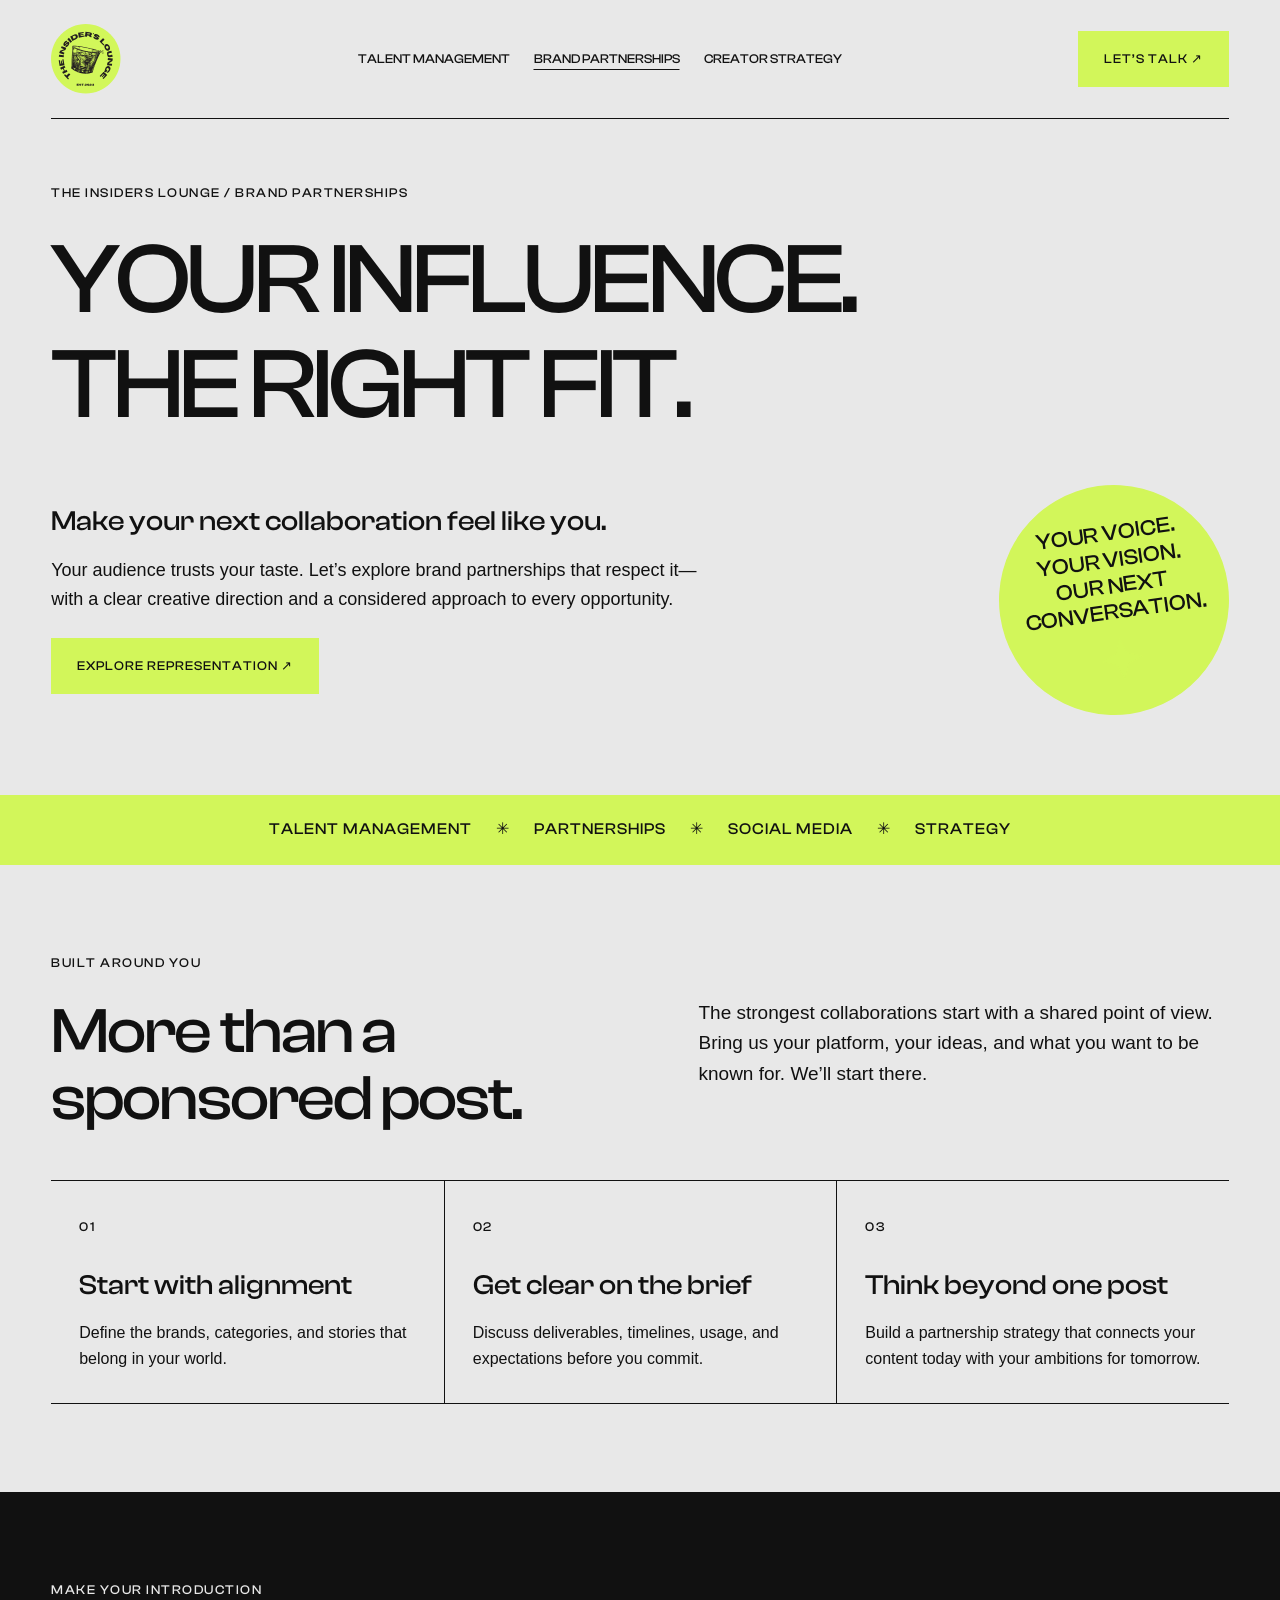
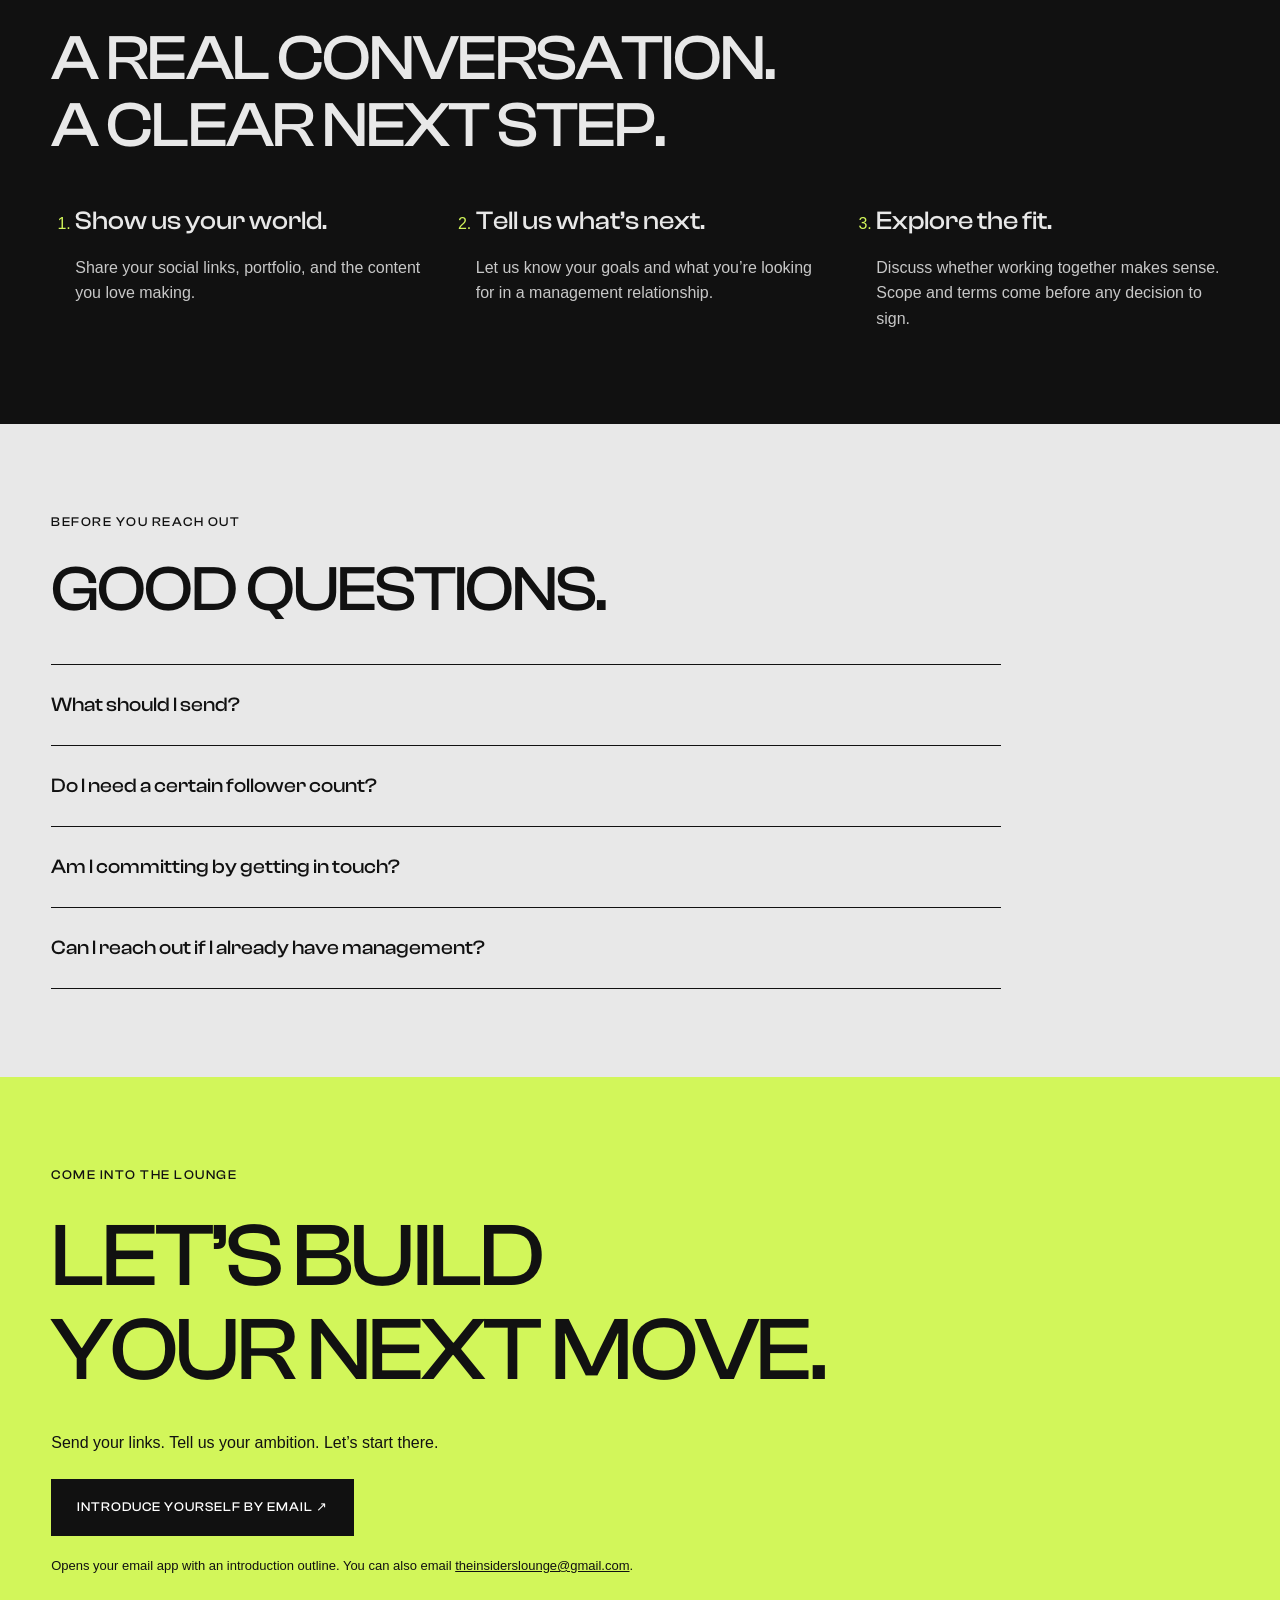
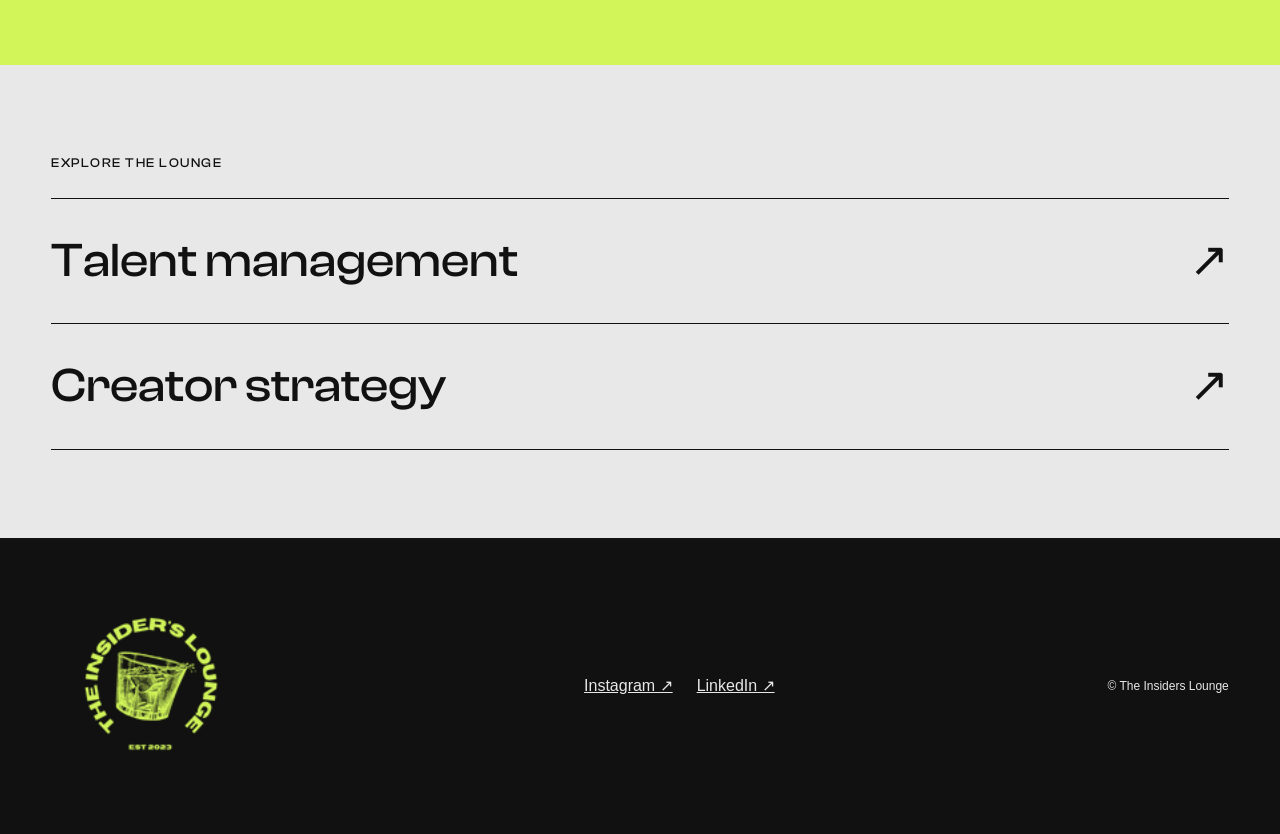
==== commit e6332f0c: "Use high-contrast SVG logo on talent landing pages" ====
--- a/brand-partnerships.html
+++ b/brand-partnerships.html
@@ -7,7 +7,7 @@
 <link rel="icon" href="images/favicon.png"><link rel="stylesheet" href="css/normalize.css"><link rel="stylesheet" href="css/webflow.css"><link rel="stylesheet" href="css/terrances-ultra-awesome-site.webflow.css"><link rel="stylesheet" href="css/talent.css">
 </head><body class="talent-page">
 <a class="talent-skip" href="#main">Skip to content</a>
-<header class="talent-header talent-shell"><a href="index.html" aria-label="The Insiders Lounge home"><img src="images/glass.png" width="70" height="70" alt=""></a><nav aria-label="Talent navigation"><a href="talent-management.html">Talent management</a><a href="brand-partnerships.html" aria-current="page">Brand partnerships</a><a href="creator-strategy.html">Creator strategy</a></nav><a class="talent-button" href="#join">Let’s talk ↗</a></header>
+<header class="talent-header talent-shell"><a href="index.html" aria-label="The Insiders Lounge home"><img src="images/svgexport-1-51.svg" width="70" height="70" alt=""></a><nav aria-label="Talent navigation"><a href="talent-management.html">Talent management</a><a href="brand-partnerships.html" aria-current="page">Brand partnerships</a><a href="creator-strategy.html">Creator strategy</a></nav><a class="talent-button" href="#join">Let’s talk ↗</a></header>
 <main id="main">
 <section class="talent-hero talent-shell"><p class="talent-eyebrow">The Insiders Lounge / Brand partnerships</p><h1>YOUR INFLUENCE.<br>THE RIGHT FIT.</h1><div class="talent-hero-bottom"><div><h2>Make your next collaboration feel like you.</h2><p>Your audience trusts your taste. Let’s explore brand partnerships that respect it—with a clear creative direction and a considered approach to every opportunity.</p><a class="talent-button" href="#join">Explore representation ↗</a></div><div class="talent-stamp" aria-hidden="true">YOUR VOICE.<br>YOUR VISION.<br>OUR NEXT<br>CONVERSATION.<img src="images/icon-star.svg" width="42" height="42" alt=""></div></div></section>
 <div class="talent-strip"><span>Talent management</span><span aria-hidden="true">✳</span><span>Partnerships</span><span aria-hidden="true">✳</span><span>Social media</span><span aria-hidden="true">✳</span><span>Strategy</span></div>
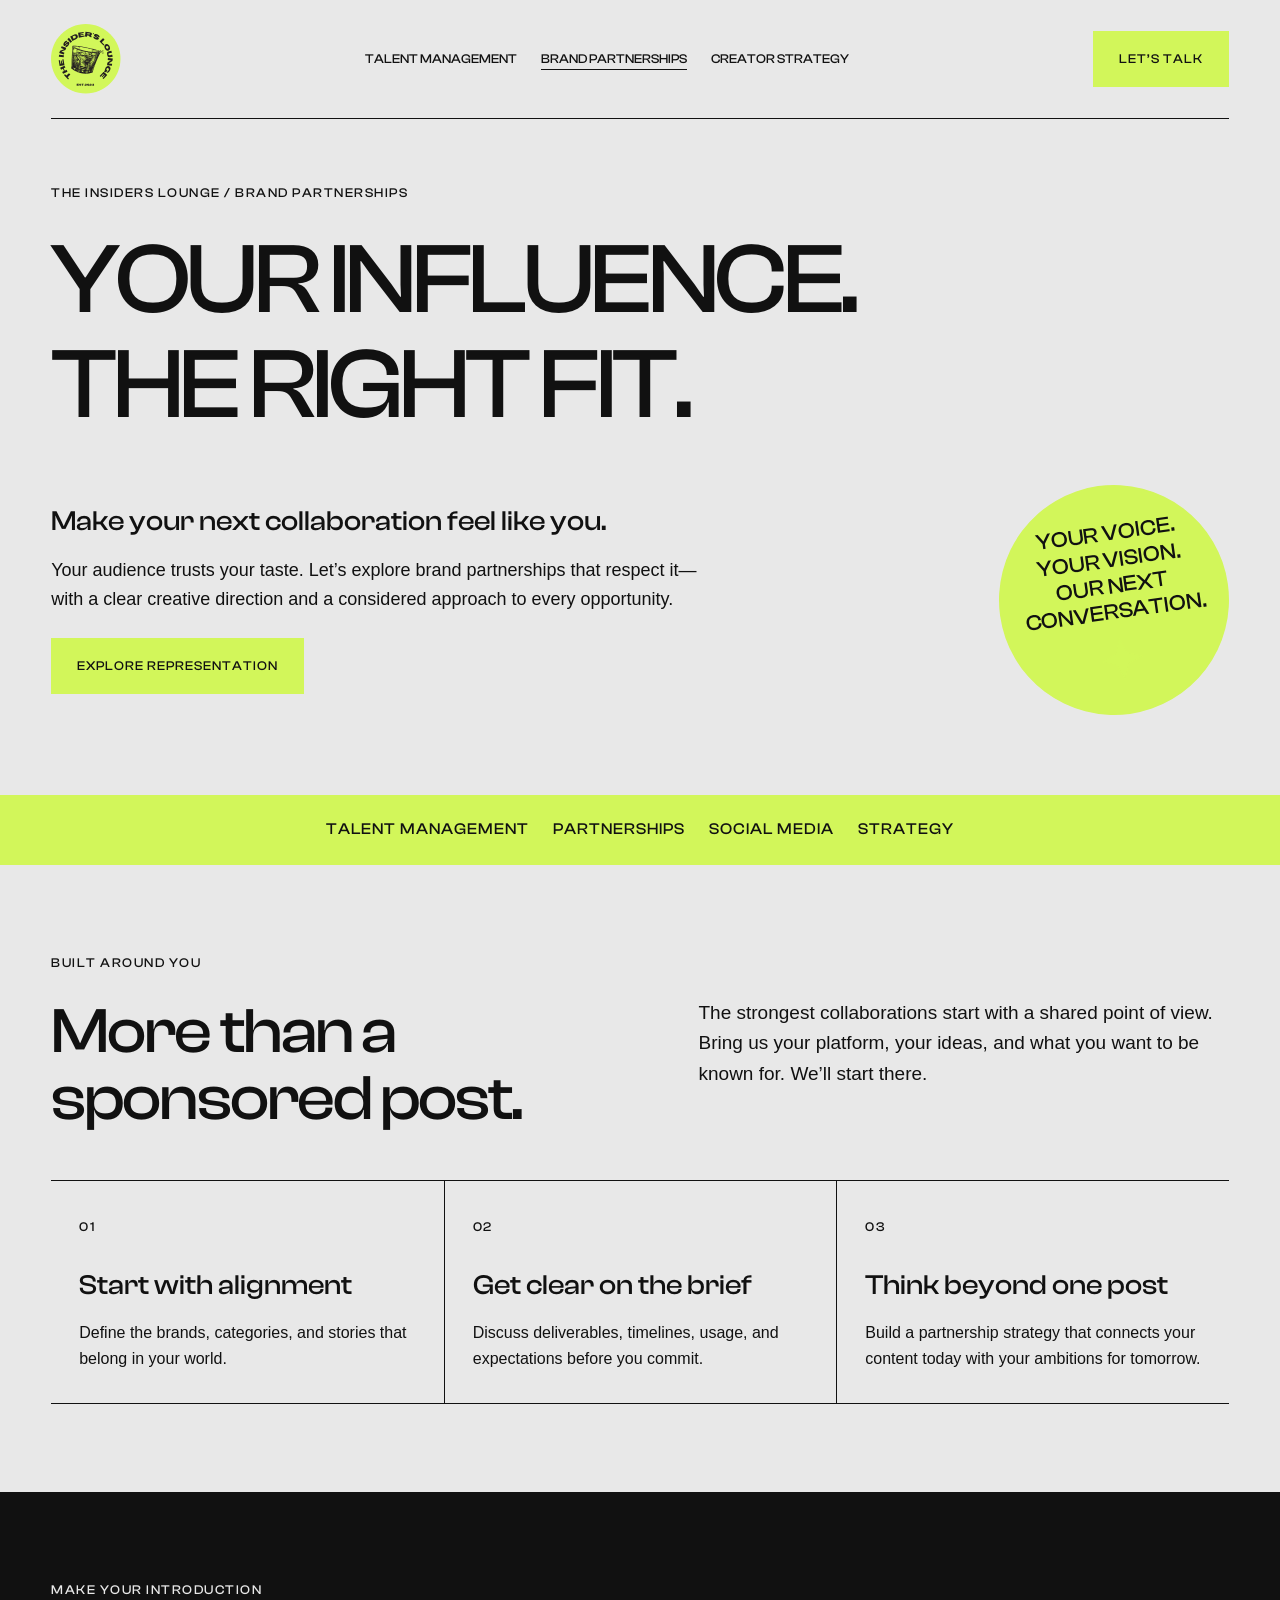
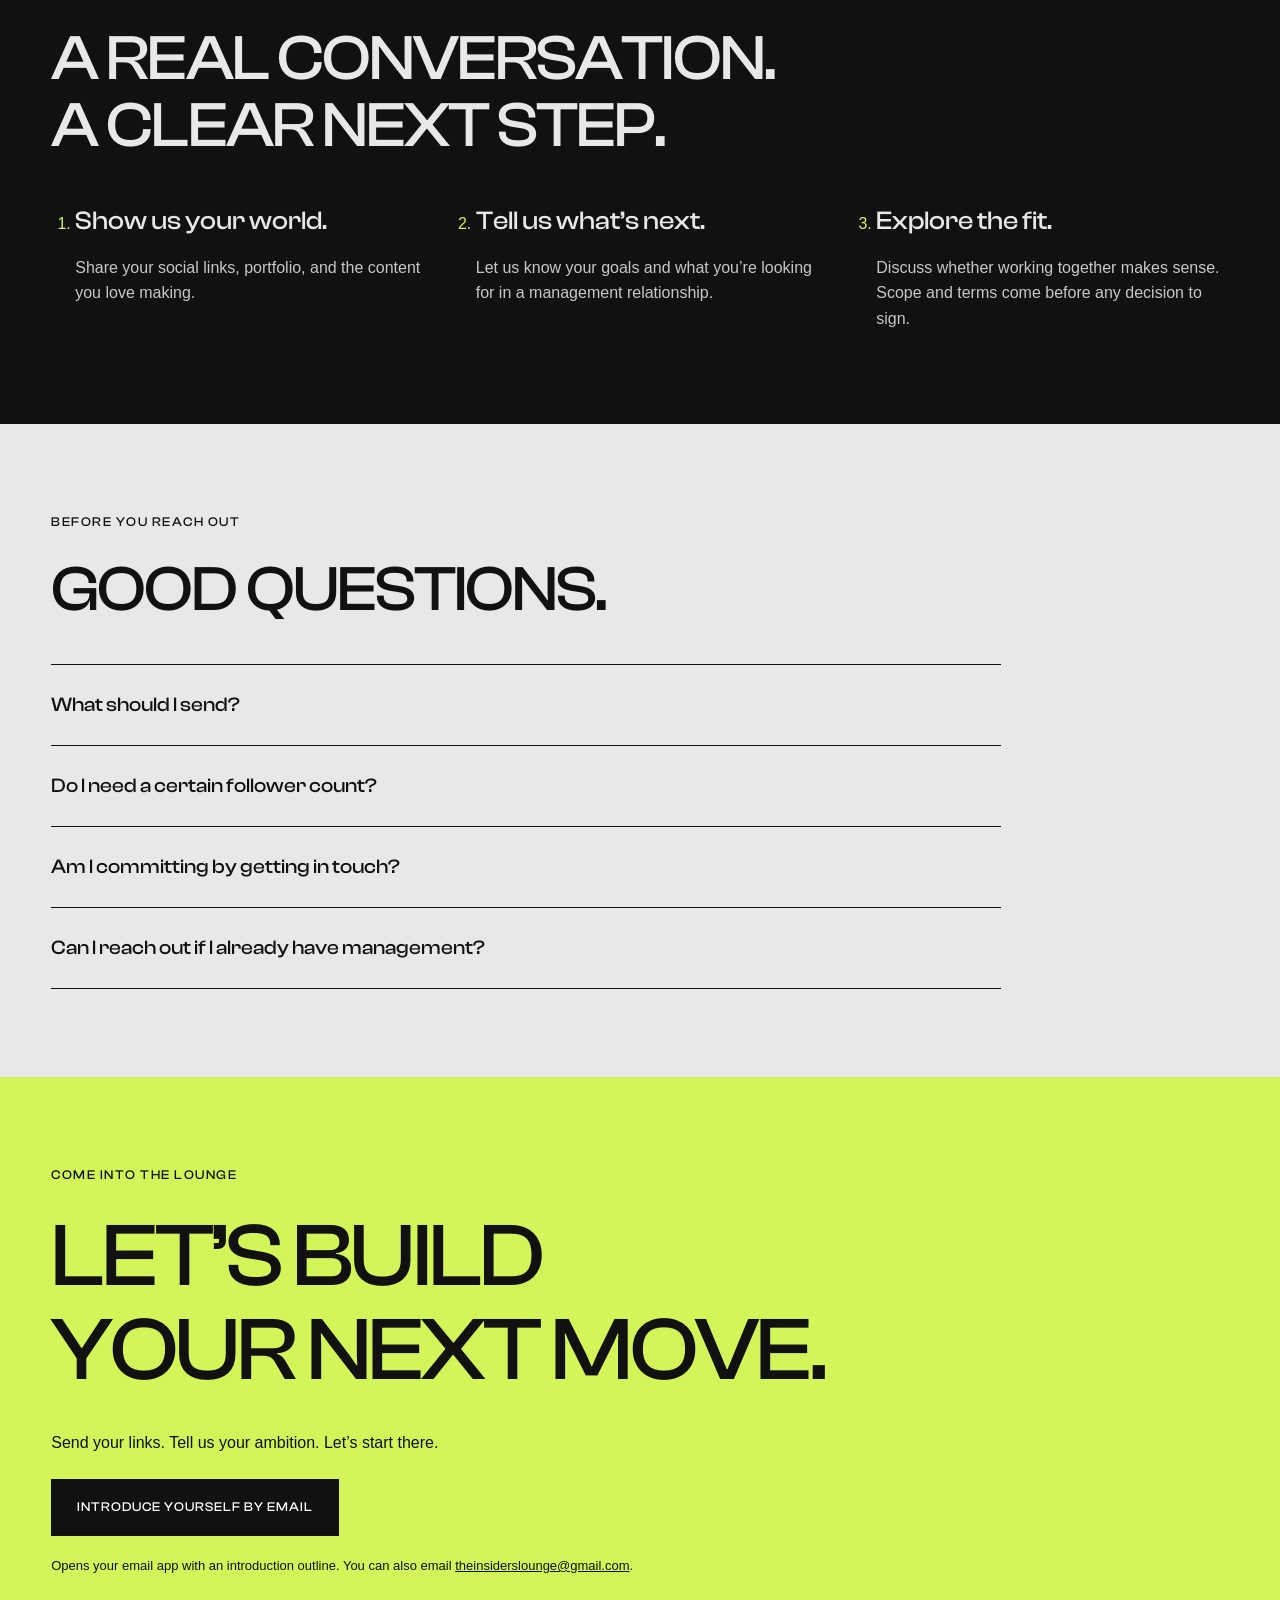
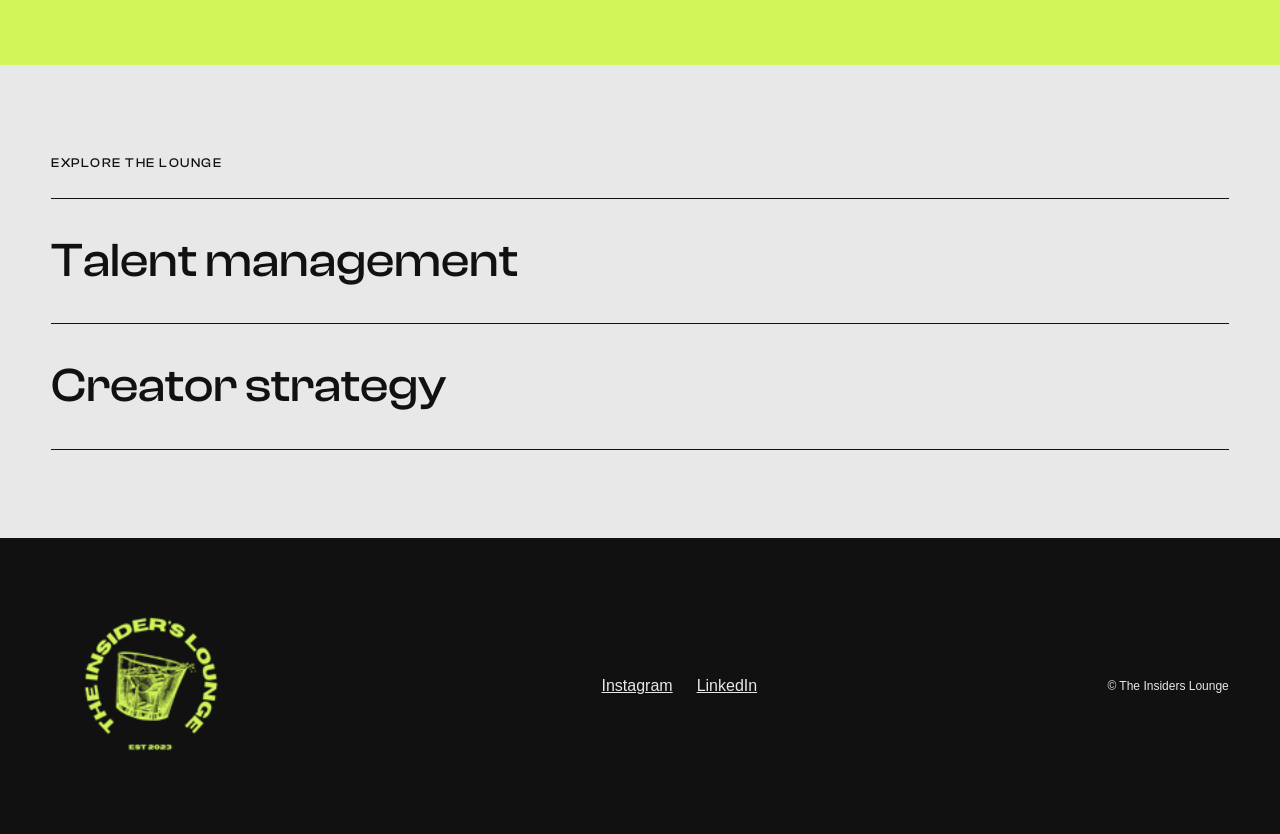
==== commit 595b0ca0: "Remove emoji symbols from talent landing pages" ====
--- a/brand-partnerships.html
+++ b/brand-partnerships.html
@@ -1,20 +1,20 @@
 <!DOCTYPE html>
 <html lang="en"><head>
-<meta charset="utf-8"><meta name="viewport" content="width=device-width, initial-scale=1">
+<meta charset="utf-8"><meta name="robots" content="noindex, nofollow"><meta name="viewport" content="width=device-width, initial-scale=1">
 <title>Brand partnerships for creators | The Insiders Lounge</title><meta name="description" content="Your audience trusts your taste. Let’s explore brand partnerships that respect it—with a clear creative direction and a considered approach to every opportunity.">
 <link rel="canonical" href="https://theinsiderslounge.com/brand-partnerships.html">
 <meta property="og:type" content="website"><meta property="og:title" content="Brand partnerships for creators | The Insiders Lounge"><meta property="og:description" content="Your audience trusts your taste. Let’s explore brand partnerships that respect it—with a clear creative direction and a considered approach to every opportunity."><meta property="og:url" content="https://theinsiderslounge.com/brand-partnerships.html"><meta property="og:image" content="https://theinsiderslounge.com/images/og-image.png"><meta name="twitter:card" content="summary_large_image">
 <link rel="icon" href="images/favicon.png"><link rel="stylesheet" href="css/normalize.css"><link rel="stylesheet" href="css/webflow.css"><link rel="stylesheet" href="css/terrances-ultra-awesome-site.webflow.css"><link rel="stylesheet" href="css/talent.css">
 </head><body class="talent-page">
 <a class="talent-skip" href="#main">Skip to content</a>
-<header class="talent-header talent-shell"><a href="index.html" aria-label="The Insiders Lounge home"><img src="images/svgexport-1-51.svg" width="70" height="70" alt=""></a><nav aria-label="Talent navigation"><a href="talent-management.html">Talent management</a><a href="brand-partnerships.html" aria-current="page">Brand partnerships</a><a href="creator-strategy.html">Creator strategy</a></nav><a class="talent-button" href="#join">Let’s talk ↗</a></header>
+<header class="talent-header talent-shell"><a href="index.html" aria-label="The Insiders Lounge home"><img src="images/svgexport-1-51.svg" width="70" height="70" alt=""></a><nav aria-label="Talent navigation"><a href="talent-management.html">Talent management</a><a href="brand-partnerships.html" aria-current="page">Brand partnerships</a><a href="creator-strategy.html">Creator strategy</a></nav><a class="talent-button" href="#join">Let’s talk</a></header>
 <main id="main">
-<section class="talent-hero talent-shell"><p class="talent-eyebrow">The Insiders Lounge / Brand partnerships</p><h1>YOUR INFLUENCE.<br>THE RIGHT FIT.</h1><div class="talent-hero-bottom"><div><h2>Make your next collaboration feel like you.</h2><p>Your audience trusts your taste. Let’s explore brand partnerships that respect it—with a clear creative direction and a considered approach to every opportunity.</p><a class="talent-button" href="#join">Explore representation ↗</a></div><div class="talent-stamp" aria-hidden="true">YOUR VOICE.<br>YOUR VISION.<br>OUR NEXT<br>CONVERSATION.<img src="images/icon-star.svg" width="42" height="42" alt=""></div></div></section>
-<div class="talent-strip"><span>Talent management</span><span aria-hidden="true">✳</span><span>Partnerships</span><span aria-hidden="true">✳</span><span>Social media</span><span aria-hidden="true">✳</span><span>Strategy</span></div>
+<section class="talent-hero talent-shell"><p class="talent-eyebrow">The Insiders Lounge / Brand partnerships</p><h1>YOUR INFLUENCE.<br>THE RIGHT FIT.</h1><div class="talent-hero-bottom"><div><h2>Make your next collaboration feel like you.</h2><p>Your audience trusts your taste. Let’s explore brand partnerships that respect it—with a clear creative direction and a considered approach to every opportunity.</p><a class="talent-button" href="#join">Explore representation</a></div><div class="talent-stamp" aria-hidden="true">YOUR VOICE.<br>YOUR VISION.<br>OUR NEXT<br>CONVERSATION.<img src="images/icon-star.svg" width="42" height="42" alt=""></div></div></section>
+<div class="talent-strip"><span>Talent management</span><span>Partnerships</span><span>Social media</span><span>Strategy</span></div>
 <section class="talent-section talent-shell"><p class="talent-eyebrow">Built around you</p><div class="talent-intro"><h2>More than a sponsored post.</h2><p>The strongest collaborations start with a shared point of view. Bring us your platform, your ideas, and what you want to be known for. We’ll start there.</p></div><div class="talent-cards"><article class="talent-card"><span class="talent-eyebrow">01</span><h3>Start with alignment</h3><p>Define the brands, categories, and stories that belong in your world.</p></article><article class="talent-card"><span class="talent-eyebrow">02</span><h3>Get clear on the brief</h3><p>Discuss deliverables, timelines, usage, and expectations before you commit.</p></article><article class="talent-card"><span class="talent-eyebrow">03</span><h3>Think beyond one post</h3><p>Build a partnership strategy that connects your content today with your ambitions for tomorrow.</p></article></div></section>
 <section class="talent-dark"><div class="talent-shell talent-section"><p class="talent-eyebrow">Make your introduction</p><h2>A REAL CONVERSATION.<br>A CLEAR NEXT STEP.</h2><ol class="talent-steps"><li><h3>Show us your world.</h3><p>Share your social links, portfolio, and the content you love making.</p></li><li><h3>Tell us what’s next.</h3><p>Let us know your goals and what you’re looking for in a management relationship.</p></li><li><h3>Explore the fit.</h3><p>Discuss whether working together makes sense. Scope and terms come before any decision to sign.</p></li></ol></div></section>
 <section class="talent-section talent-shell"><p class="talent-eyebrow">Before you reach out</p><h2>GOOD QUESTIONS.</h2><div class="talent-faq"><details><summary>What should I send?</summary><p>Your name, links to your channels or portfolio, your content focus, and a few lines about what you want to build next.</p></details><details><summary>Do I need a certain follower count?</summary><p>Include your audience size alongside your content and goals. Your introduction gives us the context to discuss fit; this page does not set a follower minimum.</p></details><details><summary>Am I committing by getting in touch?</summary><p>No. An inquiry starts a conversation. Representation requires a separate discussion and agreement on scope and terms.</p></details><details><summary>Can I reach out if I already have management?</summary><p>You can introduce yourself and discuss future goals. Review your current agreement before making any changes to your representation.</p></details></div></section>
-<section id="join" class="talent-join"><div class="talent-shell talent-section"><p class="talent-eyebrow">Come into the lounge</p><h2>LET’S BUILD<br>YOUR NEXT MOVE.</h2><p>Send your links. Tell us your ambition. Let’s start there.</p><a class="talent-button talent-button-dark" href="mailto:theinsiderslounge@gmail.com?subject=Talent%20inquiry%20%E2%80%94%20Brand%20partnerships&amp;body=Hi%20The%20Insiders%20Lounge%2C%0A%0AMy%20name%3A%0ASocial%20/%20portfolio%20links%3A%0AMy%20content%20focus%3A%0AWhat%20I%20want%20to%20build%20next%3A%0AThe%20support%20I%20am%20looking%20for%3A%0A%0A">Introduce yourself by email ↗</a><p class="talent-email-note">Opens your email app with an introduction outline. You can also email <a href="mailto:theinsiderslounge@gmail.com">theinsiderslounge@gmail.com</a>.</p></div></section>
-<section class="talent-section talent-shell"><p class="talent-eyebrow">Explore the lounge</p><a class="talent-related" href="talent-management.html"><span>Talent management</span><span aria-hidden="true">↗</span></a><a class="talent-related" href="creator-strategy.html"><span>Creator strategy</span><span aria-hidden="true">↗</span></a></section>
-</main><footer class="talent-dark"><div class="talent-footer talent-shell"><a href="index.html"><img src="images/white-logo.png" alt="The Insiders Lounge" width="200" loading="lazy"></a><nav aria-label="Social links"><a href="https://www.instagram.com/theinsiderslounge/">Instagram ↗</a><a href="https://www.linkedin.com/company/insiderslounge">LinkedIn ↗</a></nav><p>© The Insiders Lounge</p></div></footer>
+<section id="join" class="talent-join"><div class="talent-shell talent-section"><p class="talent-eyebrow">Come into the lounge</p><h2>LET’S BUILD<br>YOUR NEXT MOVE.</h2><p>Send your links. Tell us your ambition. Let’s start there.</p><a class="talent-button talent-button-dark" href="mailto:theinsiderslounge@gmail.com?subject=Talent%20inquiry%20%E2%80%94%20Brand%20partnerships&amp;body=Hi%20The%20Insiders%20Lounge%2C%0A%0AMy%20name%3A%0ASocial%20/%20portfolio%20links%3A%0AMy%20content%20focus%3A%0AWhat%20I%20want%20to%20build%20next%3A%0AThe%20support%20I%20am%20looking%20for%3A%0A%0A">Introduce yourself by email</a><p class="talent-email-note">Opens your email app with an introduction outline. You can also email <a href="mailto:theinsiderslounge@gmail.com">theinsiderslounge@gmail.com</a>.</p></div></section>
+<section class="talent-section talent-shell"><p class="talent-eyebrow">Explore the lounge</p><a class="talent-related" href="talent-management.html"><span>Talent management</span></a><a class="talent-related" href="creator-strategy.html"><span>Creator strategy</span></a></section>
+</main><footer class="talent-dark"><div class="talent-footer talent-shell"><a href="index.html"><img src="images/white-logo.png" alt="The Insiders Lounge" width="200" loading="lazy"></a><nav aria-label="Social links"><a href="https://www.instagram.com/theinsiderslounge/">Instagram</a><a href="https://www.linkedin.com/company/insiderslounge">LinkedIn</a></nav><p>© The Insiders Lounge</p></div></footer>
 </body></html>
